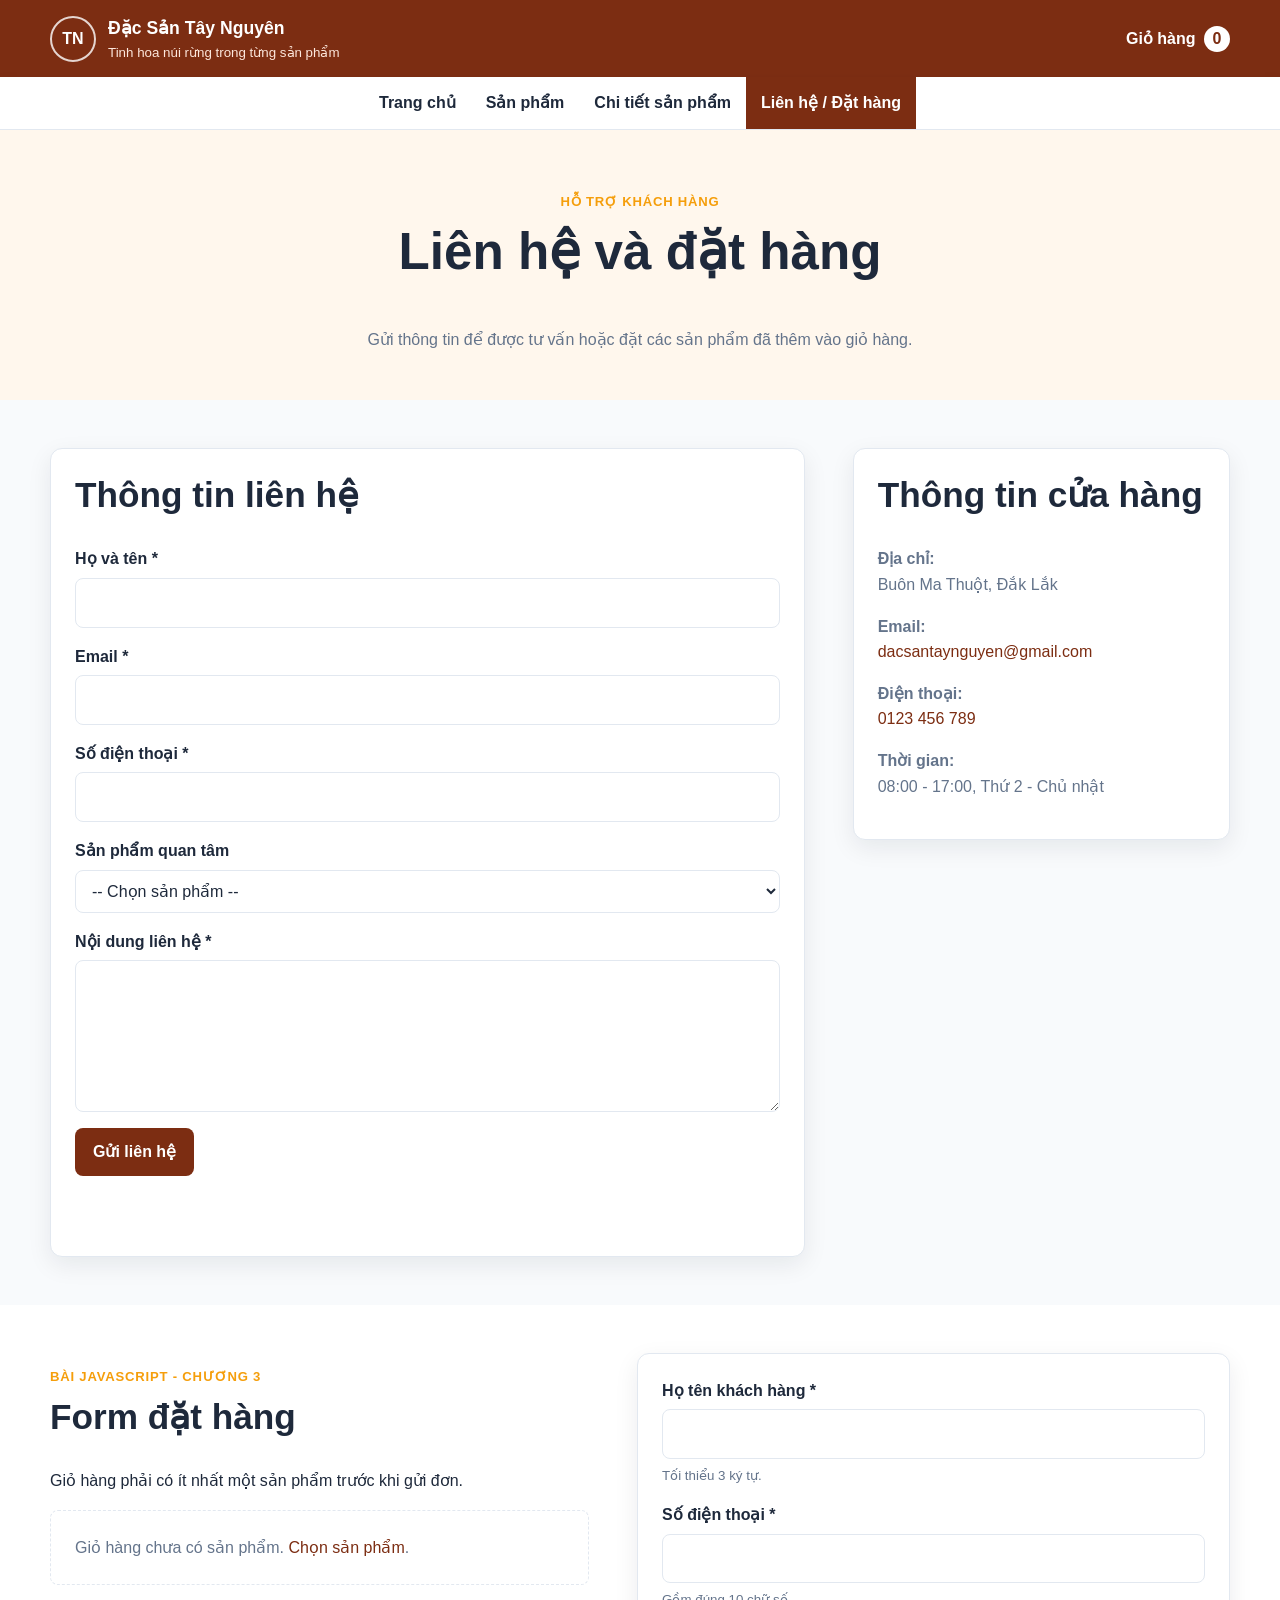
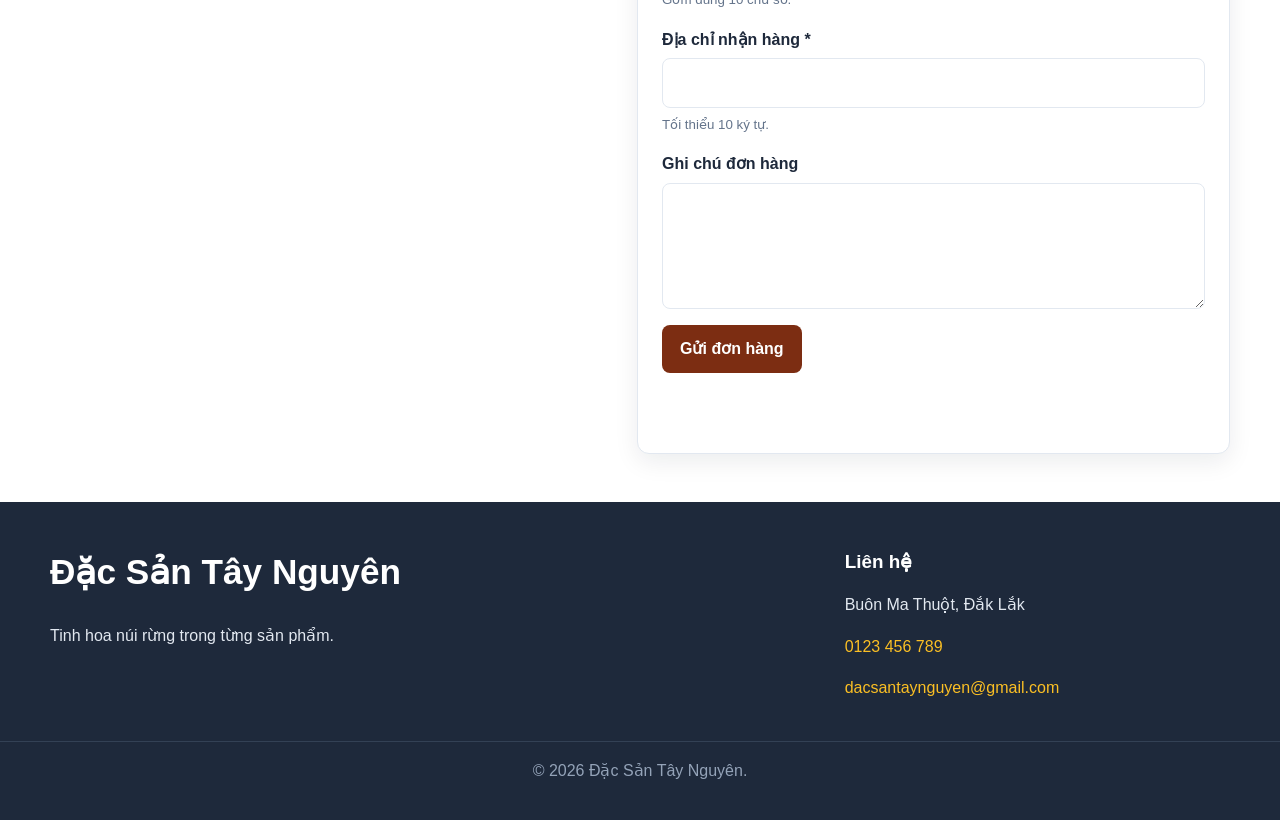
==== contact.html @ 28901345 "Hoan thien chuong 2 va chuong 3" ====
<!DOCTYPE html>
<html lang="vi">
<head>
  <meta charset="UTF-8">
  <meta name="viewport" content="width=device-width, initial-scale=1.0">
  <title>Liên hệ và đặt hàng - Đặc Sản Tây Nguyên</title>
  <meta name="description" content="Liên hệ, yêu cầu tư vấn và gửi đơn đặt hàng đặc sản Tây Nguyên.">
  <link rel="stylesheet" href="css/style.css">
</head>
<body>
<header class="site-header"><div class="container header-content"><a class="brand" href="index.html"><span class="brand-mark" aria-hidden="true">TN</span><span><strong>Đặc Sản Tây Nguyên</strong><small>Tinh hoa núi rừng trong từng sản phẩm</small></span></a><a class="cart-link" href="#order-form">Giỏ hàng <span id="cart-count" class="cart-count">0</span></a></div></header>
<nav class="main-nav" aria-label="Điều hướng chính"><div class="container"><ul><li><a href="index.html">Trang chủ</a></li><li><a href="products.html">Sản phẩm</a></li><li><a href="product-detail.html?id=1">Chi tiết sản phẩm</a></li><li><a href="contact.html" aria-current="page">Liên hệ / Đặt hàng</a></li></ul></div></nav>
<main>
  <section class="section contact-heading"><div class="container"><p class="eyebrow">Hỗ trợ khách hàng</p><h1>Liên hệ và đặt hàng</h1><p>Gửi thông tin để được tư vấn hoặc đặt các sản phẩm đã thêm vào giỏ hàng.</p></div></section>
  <section class="section"><div class="container contact-layout">
    <div class="contact-form">
      <h2>Thông tin liên hệ</h2>
      <form id="contact-form" novalidate>
        <div class="form-group"><label for="contact-name">Họ và tên *</label><input id="contact-name" name="contact-name" type="text" required></div>
        <div class="form-group"><label for="contact-email">Email *</label><input id="contact-email" name="contact-email" type="email" required></div>
        <div class="form-group"><label for="contact-phone">Số điện thoại *</label><input id="contact-phone" name="contact-phone" type="tel" required></div>
        <div class="form-group"><label for="contact-product">Sản phẩm quan tâm</label><select id="contact-product" name="contact-product"><option value="">-- Chọn sản phẩm --</option><option>Cà phê Buôn Ma Thuột</option><option>Hạt mắc ca Tây Nguyên</option><option>Hạt tiêu Đắk Nông</option><option>Mật ong hoa cà phê</option><option>Bơ sáp Đắk Lắk</option><option>Sầu riêng Đắk Lắk</option><option>Muối kiến vàng Gia Lai</option><option>Rượu cần Tây Nguyên</option></select></div>
        <div class="form-group"><label for="contact-message">Nội dung liên hệ *</label><textarea id="contact-message" name="contact-message" rows="5" required></textarea></div>
        <button class="btn" type="submit">Gửi liên hệ</button><p id="contact-message-result" class="form-message" aria-live="polite"></p>
      </form>
    </div>
    <aside class="contact-info"><h2>Thông tin cửa hàng</h2><p><strong>Địa chỉ:</strong><br>Buôn Ma Thuột, Đắk Lắk</p><p><strong>Email:</strong><br><a href="mailto:dacsantaynguyen@gmail.com">dacsantaynguyen@gmail.com</a></p><p><strong>Điện thoại:</strong><br><a href="tel:0123456789">0123 456 789</a></p><p><strong>Thời gian:</strong><br>08:00 - 17:00, Thứ 2 - Chủ nhật</p></aside>
  </div></section>

  <section class="section order-section" aria-labelledby="order-title"><div class="container order-layout">
    <div><p class="eyebrow">Bài JavaScript - Chương 3</p><h2 id="order-title">Form đặt hàng</h2><p>Giỏ hàng phải có ít nhất một sản phẩm trước khi gửi đơn.</p><div id="cart-summary" class="cart-summary"></div></div>
    <form id="order-form" class="order-form" novalidate>
      <div class="form-group"><label for="customer-name">Họ tên khách hàng *</label><input type="text" id="customer-name" name="customer-name" required><small>Tối thiểu 3 ký tự.</small></div>
      <div class="form-group"><label for="phone">Số điện thoại *</label><input type="tel" id="phone" name="phone" inputmode="numeric" required><small>Gồm đúng 10 chữ số.</small></div>
      <div class="form-group"><label for="address">Địa chỉ nhận hàng *</label><input type="text" id="address" name="address" required><small>Tối thiểu 10 ký tự.</small></div>
      <div class="form-group"><label for="note">Ghi chú đơn hàng</label><textarea id="note" name="note" rows="4"></textarea></div>
      <button class="btn" type="submit">Gửi đơn hàng</button>
      <p id="order-message" class="form-message" aria-live="polite"></p>
    </form>
  </div></section>
</main>
<footer class="site-footer"><div class="container footer-grid"><div><h2>Đặc Sản Tây Nguyên</h2><p>Tinh hoa núi rừng trong từng sản phẩm.</p></div><div><h3>Liên hệ</h3><p>Buôn Ma Thuột, Đắk Lắk</p><p><a href="tel:0123456789">0123 456 789</a></p><p><a href="mailto:dacsantaynguyen@gmail.com">dacsantaynguyen@gmail.com</a></p></div></div><p class="copyright">&copy; 2026 Đặc Sản Tây Nguyên.</p></footer>
<script src="js/main.js"></script>
</body>
</html>
---- css/style.css ----
:root {
  --color-primary: #7c2d12;
  --color-secondary: #16a34a;
  --color-background: #f8fafc;
  --color-surface: #ffffff;
  --color-text: #1e293b;
  --color-muted: #64748b;
  --color-border: #e2e8f0;
  --radius-md: 8px;
  --radius-lg: 12px;
  --space-sm: 8px;
  --space-md: 16px;
  --space-lg: 24px;
  --space-xl: 48px;
  --shadow: 0 8px 24px rgba(15, 23, 42, .08);
}
*,*::before,*::after{box-sizing:border-box}
html{scroll-behavior:smooth}
body{margin:0;font-family:Arial,Helvetica,sans-serif;background:var(--color-background);color:var(--color-text);line-height:1.6}
img{display:block;max-width:100%;height:auto}
a{color:var(--color-primary);text-decoration:none}a:hover{text-decoration:underline}
a:focus-visible,button:focus-visible,input:focus-visible,select:focus-visible,textarea:focus-visible{outline:3px solid #f59e0b;outline-offset:3px}
h1,h2,h3{line-height:1.25;margin-top:0}h1{font-size:clamp(2rem,6vw,3.2rem)}h2{font-size:clamp(1.55rem,4vw,2.2rem)}h3{font-size:1.18rem}
.container{width:min(100% - 32px,1180px);margin-inline:auto}.section{padding:var(--space-xl) 0}.section-description{max-width:720px;margin:0 auto var(--space-lg);text-align:center;color:var(--color-muted)}
.site-header{background:var(--color-primary);color:#fff;padding:14px 0}.header-content{display:flex;align-items:center;justify-content:space-between;gap:var(--space-md)}.brand{display:flex;align-items:center;gap:12px;color:#fff}.brand:hover{text-decoration:none}.brand-mark{display:grid;place-items:center;width:46px;height:46px;border:2px solid rgba(255,255,255,.8);border-radius:50%;font-weight:800}.brand strong{display:block;font-size:1.1rem}.brand small{display:block;color:#fde7dc}.cart-link{white-space:nowrap;color:#fff;font-weight:700}.cart-count{display:inline-grid;place-items:center;min-width:26px;height:26px;padding:0 7px;margin-left:4px;border-radius:999px;background:#fff;color:var(--color-primary)}
.main-nav{background:#fff;border-bottom:1px solid var(--color-border);box-shadow:0 2px 10px rgba(15,23,42,.05)}.main-nav ul{list-style:none;margin:0;padding:0;display:flex;flex-direction:column}.main-nav a{display:block;padding:13px 15px;text-align:center;color:var(--color-text);font-weight:700;transition:background-color .2s ease,color .2s ease}.main-nav a:hover,.main-nav a[aria-current="page"]{background:var(--color-primary);color:#fff;text-decoration:none}
.hero{min-height:480px;display:flex;align-items:center;background:linear-gradient(rgba(15,23,42,.58),rgba(15,23,42,.58)),url("../images/cau-chuyen-tay-nguyen.jpg") center/cover no-repeat;color:#fff}.hero-content{max-width:760px;text-align:center;padding:var(--space-xl) 0;animation:heroFade .7s ease-out}.hero h1{color:#fff;margin-bottom:var(--space-md)}.hero p{font-size:1.08rem}.eyebrow{margin-bottom:8px;color:#f59e0b;font-weight:800;text-transform:uppercase;letter-spacing:.06em;font-size:.82rem}
.btn,button{display:inline-flex;align-items:center;justify-content:center;border:0;border-radius:var(--radius-md);padding:11px 18px;background:var(--color-primary);color:#fff;font:inherit;font-weight:700;cursor:pointer;transition:background-color .2s ease,transform .2s ease,box-shadow .2s ease}.btn:hover,button:hover{background:#5f210d;color:#fff;text-decoration:none;transform:translateY(-2px);box-shadow:0 8px 16px rgba(0,0,0,.14)}.btn-secondary{background:var(--color-secondary)}.btn-secondary:hover{background:#15803d}.btn-small{padding:9px 12px;font-size:.92rem}button:disabled{opacity:.55;cursor:not-allowed;transform:none}
.categories,.story{background:#fff}.category-grid,.product-grid,.commitment-list{display:grid;grid-template-columns:1fr;gap:var(--space-lg)}.category-card,.product-card,.commitment-list article,.contact-form,.contact-info,.order-form{background:var(--color-surface);border:1px solid var(--color-border);border-radius:var(--radius-lg);box-shadow:var(--shadow)}.category-card,.product-card{overflow:hidden;transition:transform .22s ease,box-shadow .22s ease,border-color .22s ease}.category-card:hover,.category-card:focus-visible,.product-card:hover,.product-card:focus-within{transform:translateY(-5px);box-shadow:0 14px 30px rgba(15,23,42,.14);border-color:#cbd5e1;text-decoration:none}.category-card img{width:100%;height:210px;object-fit:cover}.category-content{padding:var(--space-lg)}.category-content h3{color:var(--color-primary);margin-bottom:8px}.category-content p{margin:0;color:var(--color-muted)}
.featured-products{background:var(--color-background)}.featured-products h2,.categories h2,.commitment h2{text-align:center}.product-card{display:flex;flex-direction:column}.product-card img{width:100%;height:220px;object-fit:cover}.product-content{display:flex;flex-direction:column;flex:1;padding:var(--space-lg)}.product-content h3{margin:10px 0 6px}.product-content p{color:var(--color-muted)}.product-content .price{color:var(--color-primary);font-size:1.2rem;font-weight:800}.badge{display:inline-block;width:fit-content;padding:4px 9px;border-radius:999px;background:#dcfce7;color:#166534;font-size:.8rem;font-weight:800}.stock{font-size:.92rem}.card-actions{display:flex;flex-wrap:wrap;align-items:center;gap:10px;margin-top:auto}.text-link{font-weight:700}
.story-layout{display:grid;grid-template-columns:1fr;gap:var(--space-xl);align-items:center}.story-layout img{width:100%;height:340px;object-fit:cover;border-radius:var(--radius-lg)}.commitment{background:#fff7ed}.commitment-list article{padding:var(--space-lg);text-align:center}.commitment-list p{margin-bottom:0;color:var(--color-muted)}
.page-heading{margin-bottom:var(--space-lg)}.page-heading h1{margin-bottom:8px}.page-heading p:last-child{color:var(--color-muted);max-width:760px}.products-layout{display:grid;grid-template-columns:1fr;gap:var(--space-lg)}.filters{background:#fff;border:1px solid var(--color-border);border-radius:var(--radius-lg);padding:var(--space-lg);height:fit-content;box-shadow:var(--shadow)}.filters h2{font-size:1.25rem}.empty-message{padding:var(--space-lg);border:1px dashed var(--color-border);border-radius:var(--radius-md);background:#fff;color:var(--color-muted)}
.form-group{display:flex;flex-direction:column;gap:6px;margin-bottom:var(--space-md)}label{font-weight:700}.form-group small{color:var(--color-muted)}input,select,textarea{width:100%;padding:11px 12px;border:1px solid var(--color-border);border-radius:var(--radius-md);background:#fff;color:var(--color-text);font:inherit;transition:border-color .2s ease,box-shadow .2s ease}input:focus,select:focus,textarea:focus{border-color:var(--color-secondary);box-shadow:0 0 0 3px rgba(22,163,74,.14)}textarea{resize:vertical}.form-message{min-height:1.5em;font-weight:700}.form-message.error{color:#b91c1c}.form-message.success{color:#15803d}
.detail-layout{display:grid;grid-template-columns:1fr;gap:var(--space-xl);align-items:start}.detail-image img{width:100%;max-height:540px;object-fit:cover;border-radius:var(--radius-lg);box-shadow:var(--shadow)}.detail-info{background:#fff;border:1px solid var(--color-border);border-radius:var(--radius-lg);padding:var(--space-lg);box-shadow:var(--shadow)}.detail-info h1{font-size:clamp(2rem,5vw,3rem);margin:10px 0}.detail-description{color:var(--color-muted)}.detail-price{font-size:1.55rem}.product-specs{margin:var(--space-lg) 0}.product-specs div{display:grid;grid-template-columns:120px 1fr;gap:12px;padding:10px 0;border-bottom:1px solid var(--color-border)}.product-specs dt{font-weight:800}.product-specs dd{margin:0}.action-group{display:flex;flex-wrap:wrap;gap:10px}.related-section{padding-top:var(--space-xl)}
.contact-heading{text-align:center;background:#fff7ed}.contact-heading p:last-child{max-width:700px;margin:0 auto;color:var(--color-muted)}.contact-layout,.order-layout{display:grid;grid-template-columns:1fr;gap:var(--space-xl);align-items:start}.contact-form,.contact-info,.order-form{padding:var(--space-lg)}.contact-info p{color:var(--color-muted)}.order-section{background:#fff}.cart-summary ul{list-style:none;margin:0;padding:0}.cart-summary li{display:flex;justify-content:space-between;gap:12px;padding:10px 0;border-bottom:1px solid var(--color-border)}.cart-total{font-size:1.1rem;text-align:right}
.site-footer{background:#1e293b;color:#e2e8f0;padding:var(--space-xl) 0 20px}.site-footer h2,.site-footer h3{color:#fff}.site-footer a{color:#fbbf24}.footer-grid{display:grid;grid-template-columns:1fr;gap:var(--space-lg)}.copyright{text-align:center;margin-top:var(--space-lg);padding-top:var(--space-md);border-top:1px solid #334155;color:#94a3b8}.toast{position:fixed;right:18px;bottom:18px;max-width:min(360px,calc(100% - 36px));padding:12px 16px;border-radius:var(--radius-md);background:#1e293b;color:#fff;box-shadow:var(--shadow);opacity:0;transform:translateY(12px);pointer-events:none;transition:opacity .2s ease,transform .2s ease}.toast.show{opacity:1;transform:translateY(0)}.visually-hidden{position:absolute!important;width:1px!important;height:1px!important;padding:0!important;margin:-1px!important;overflow:hidden!important;clip:rect(0,0,0,0)!important;white-space:nowrap!important;border:0!important}
@keyframes heroFade{from{opacity:0;transform:translateY(18px)}to{opacity:1;transform:translateY(0)}}
@media (min-width:600px){.main-nav ul{flex-direction:row;justify-content:center}.category-grid,.product-grid{grid-template-columns:repeat(2,1fr)}.commitment-list{grid-template-columns:repeat(3,1fr)}.footer-grid{grid-template-columns:2fr 1fr}}
@media (min-width:900px){.category-grid{grid-template-columns:repeat(4,1fr)}.featured-grid{grid-template-columns:repeat(3,1fr)}.product-grid{grid-template-columns:repeat(3,1fr)}.products-layout{grid-template-columns:260px 1fr;gap:var(--space-xl)}.detail-layout{grid-template-columns:1.05fr .95fr}.story-layout{grid-template-columns:1fr 1fr}.contact-layout{grid-template-columns:2fr 1fr}.order-layout{grid-template-columns:1fr 1.1fr}.related-grid{grid-template-columns:repeat(3,1fr)}}
@media (prefers-reduced-motion:reduce){html{scroll-behavior:auto}*,*::before,*::after{animation-duration:.01ms!important;animation-iteration-count:1!important;transition-duration:.01ms!important}}
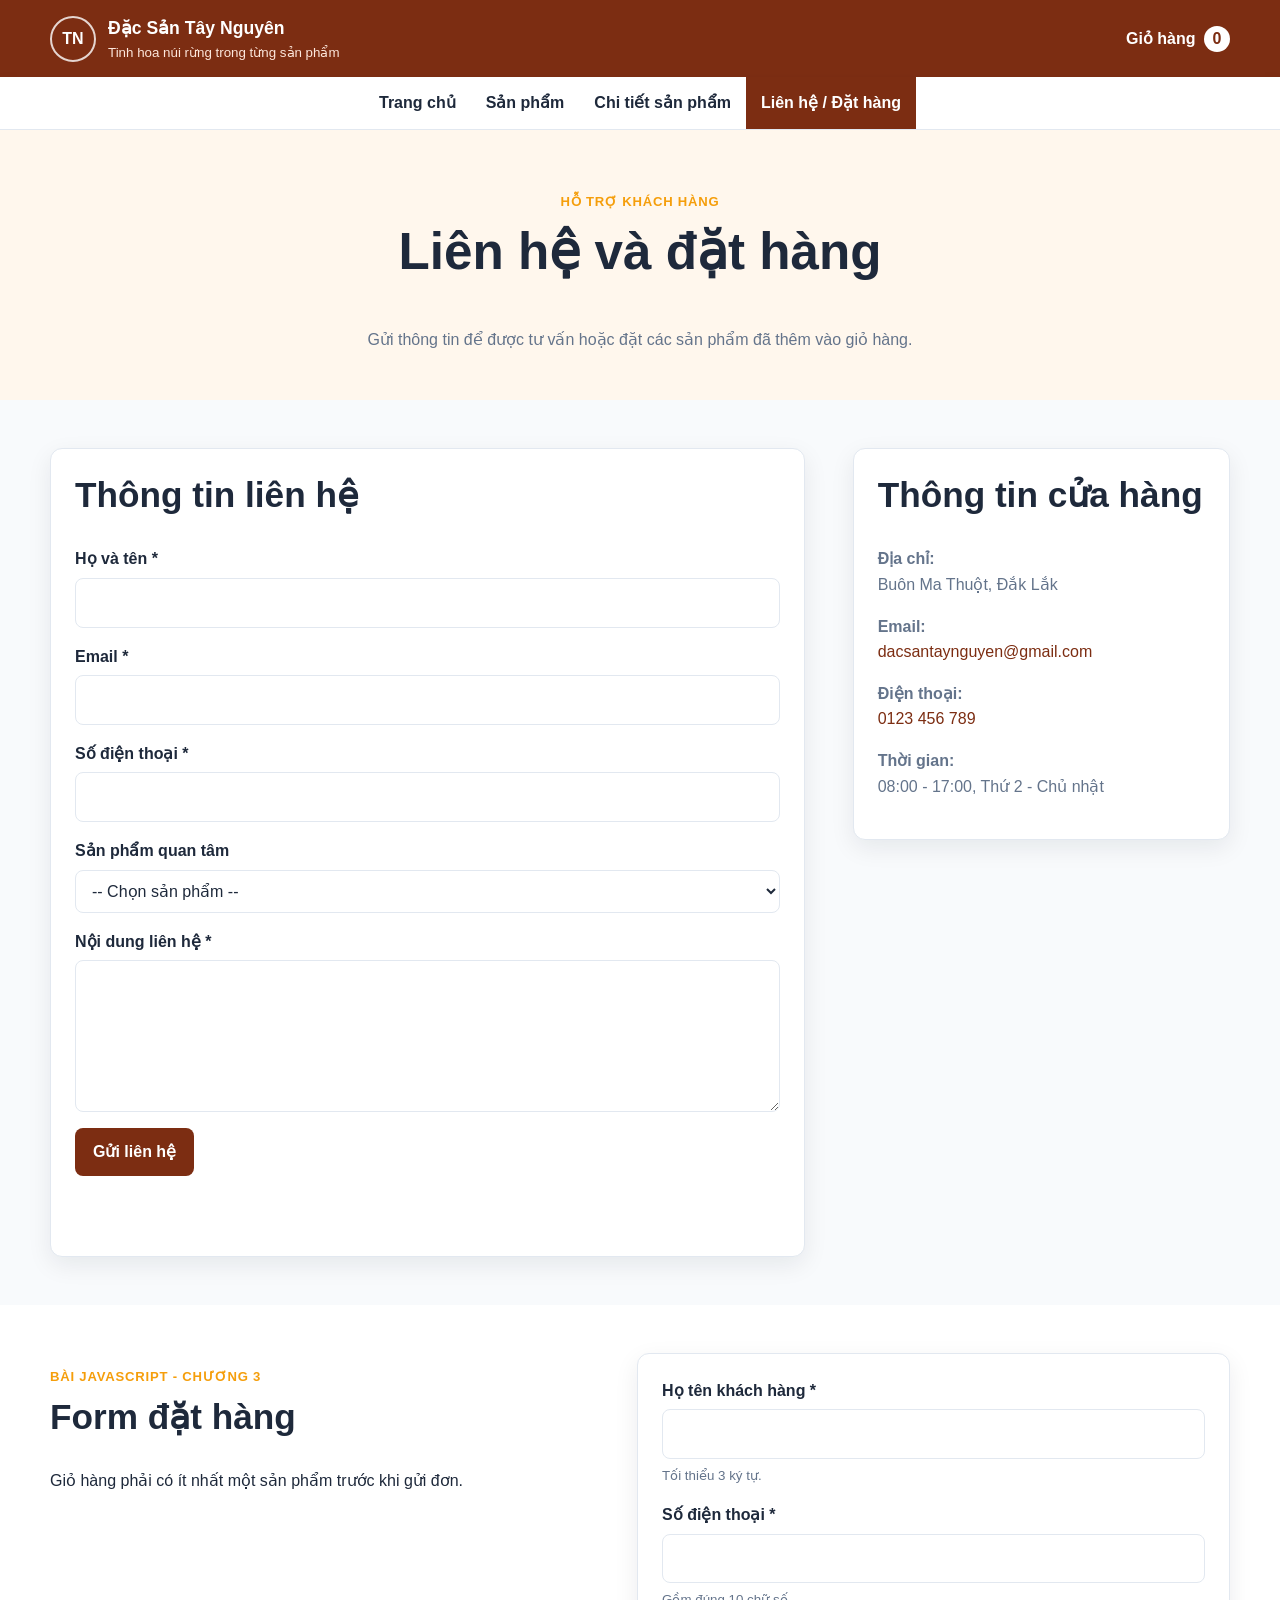
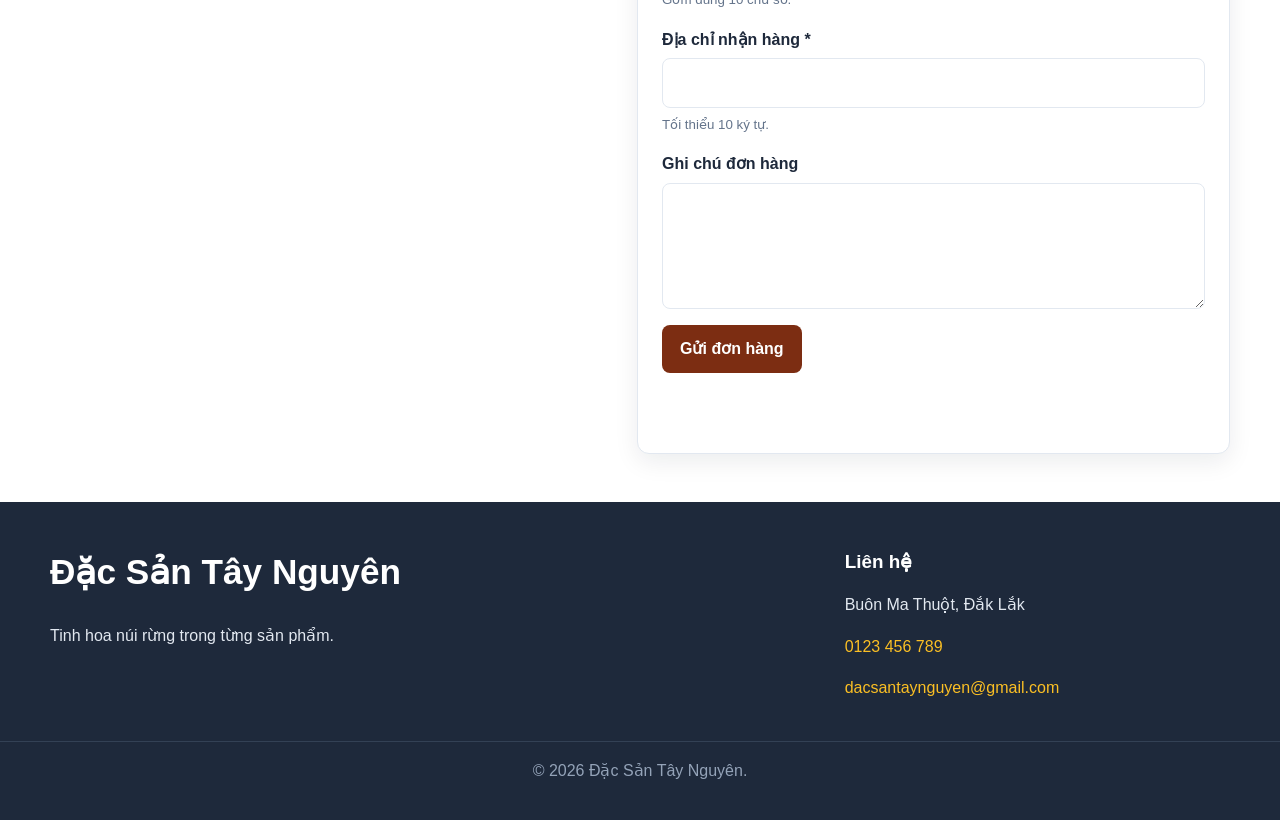
==== commit c902ca84: "fix trình bày" ====
--- a/contact.html
+++ b/contact.html
@@ -5,41 +5,201 @@
   <meta name="viewport" content="width=device-width, initial-scale=1.0">
   <title>Liên hệ và đặt hàng - Đặc Sản Tây Nguyên</title>
   <meta name="description" content="Liên hệ, yêu cầu tư vấn và gửi đơn đặt hàng đặc sản Tây Nguyên.">
+  
+  <!-- Tập tin CSS chính -->
   <link rel="stylesheet" href="css/style.css">
 </head>
+
 <body>
-<header class="site-header"><div class="container header-content"><a class="brand" href="index.html"><span class="brand-mark" aria-hidden="true">TN</span><span><strong>Đặc Sản Tây Nguyên</strong><small>Tinh hoa núi rừng trong từng sản phẩm</small></span></a><a class="cart-link" href="#order-form">Giỏ hàng <span id="cart-count" class="cart-count">0</span></a></div></header>
-<nav class="main-nav" aria-label="Điều hướng chính"><div class="container"><ul><li><a href="index.html">Trang chủ</a></li><li><a href="products.html">Sản phẩm</a></li><li><a href="product-detail.html?id=1">Chi tiết sản phẩm</a></li><li><a href="contact.html" aria-current="page">Liên hệ / Đặt hàng</a></li></ul></div></nav>
-<main>
-  <section class="section contact-heading"><div class="container"><p class="eyebrow">Hỗ trợ khách hàng</p><h1>Liên hệ và đặt hàng</h1><p>Gửi thông tin để được tư vấn hoặc đặt các sản phẩm đã thêm vào giỏ hàng.</p></div></section>
-  <section class="section"><div class="container contact-layout">
-    <div class="contact-form">
-      <h2>Thông tin liên hệ</h2>
-      <form id="contact-form" novalidate>
-        <div class="form-group"><label for="contact-name">Họ và tên *</label><input id="contact-name" name="contact-name" type="text" required></div>
-        <div class="form-group"><label for="contact-email">Email *</label><input id="contact-email" name="contact-email" type="email" required></div>
-        <div class="form-group"><label for="contact-phone">Số điện thoại *</label><input id="contact-phone" name="contact-phone" type="tel" required></div>
-        <div class="form-group"><label for="contact-product">Sản phẩm quan tâm</label><select id="contact-product" name="contact-product"><option value="">-- Chọn sản phẩm --</option><option>Cà phê Buôn Ma Thuột</option><option>Hạt mắc ca Tây Nguyên</option><option>Hạt tiêu Đắk Nông</option><option>Mật ong hoa cà phê</option><option>Bơ sáp Đắk Lắk</option><option>Sầu riêng Đắk Lắk</option><option>Muối kiến vàng Gia Lai</option><option>Rượu cần Tây Nguyên</option></select></div>
-        <div class="form-group"><label for="contact-message">Nội dung liên hệ *</label><textarea id="contact-message" name="contact-message" rows="5" required></textarea></div>
-        <button class="btn" type="submit">Gửi liên hệ</button><p id="contact-message-result" class="form-message" aria-live="polite"></p>
-      </form>
+
+  <!-- ========================================================================
+       1. ĐẦU TRANG (HEADER)
+       ======================================================================== -->
+  <header class="site-header">
+    <div class="container header-content">
+      <!-- Logo & Tên thương hiệu -->
+      <a class="brand" href="index.html">
+        <span class="brand-mark" aria-hidden="true">TN</span>
+        <span>
+          <strong>Đặc Sản Tây Nguyên</strong>
+          <small>Tinh hoa núi rừng trong từng sản phẩm</small>
+        </span>
+      </a>
+
+      <!-- Giỏ hàng nhanh -->
+      <a class="cart-link" href="#order-form">
+        Giỏ hàng <span id="cart-count" class="cart-count">0</span>
+      </a>
     </div>
-    <aside class="contact-info"><h2>Thông tin cửa hàng</h2><p><strong>Địa chỉ:</strong><br>Buôn Ma Thuột, Đắk Lắk</p><p><strong>Email:</strong><br><a href="mailto:dacsantaynguyen@gmail.com">dacsantaynguyen@gmail.com</a></p><p><strong>Điện thoại:</strong><br><a href="tel:0123456789">0123 456 789</a></p><p><strong>Thời gian:</strong><br>08:00 - 17:00, Thứ 2 - Chủ nhật</p></aside>
-  </div></section>
-
-  <section class="section order-section" aria-labelledby="order-title"><div class="container order-layout">
-    <div><p class="eyebrow">Bài JavaScript - Chương 3</p><h2 id="order-title">Form đặt hàng</h2><p>Giỏ hàng phải có ít nhất một sản phẩm trước khi gửi đơn.</p><div id="cart-summary" class="cart-summary"></div></div>
-    <form id="order-form" class="order-form" novalidate>
-      <div class="form-group"><label for="customer-name">Họ tên khách hàng *</label><input type="text" id="customer-name" name="customer-name" required><small>Tối thiểu 3 ký tự.</small></div>
-      <div class="form-group"><label for="phone">Số điện thoại *</label><input type="tel" id="phone" name="phone" inputmode="numeric" required><small>Gồm đúng 10 chữ số.</small></div>
-      <div class="form-group"><label for="address">Địa chỉ nhận hàng *</label><input type="text" id="address" name="address" required><small>Tối thiểu 10 ký tự.</small></div>
-      <div class="form-group"><label for="note">Ghi chú đơn hàng</label><textarea id="note" name="note" rows="4"></textarea></div>
-      <button class="btn" type="submit">Gửi đơn hàng</button>
-      <p id="order-message" class="form-message" aria-live="polite"></p>
-    </form>
-  </div></section>
-</main>
-<footer class="site-footer"><div class="container footer-grid"><div><h2>Đặc Sản Tây Nguyên</h2><p>Tinh hoa núi rừng trong từng sản phẩm.</p></div><div><h3>Liên hệ</h3><p>Buôn Ma Thuột, Đắk Lắk</p><p><a href="tel:0123456789">0123 456 789</a></p><p><a href="mailto:dacsantaynguyen@gmail.com">dacsantaynguyen@gmail.com</a></p></div></div><p class="copyright">&copy; 2026 Đặc Sản Tây Nguyên.</p></footer>
-<script src="js/main.js"></script>
+  </header>
+
+  <!-- ========================================================================
+       2. THANH ĐIỀU HƯỚNG CHÍNH (NAVIGATION)
+       ======================================================================== -->
+  <nav class="main-nav" aria-label="Điều hướng chính">
+    <div class="container">
+      <ul>
+        <li><a href="index.html">Trang chủ</a></li>
+        <li><a href="products.html">Sản phẩm</a></li>
+        <li><a href="product-detail.html?id=1">Chi tiết sản phẩm</a></li>
+        <li><a href="contact.html" aria-current="page">Liên hệ / Đặt hàng</a></li>
+      </ul>
+    </div>
+  </nav>
+
+  <!-- ========================================================================
+       3. NỘI DUNG CHÍNH (MAIN CONTENT)
+       ======================================================================== -->
+  <main>
+    <!-- Tiêu đề đầu trang -->
+    <section class="section contact-heading">
+      <div class="container">
+        <p class="eyebrow">Hỗ trợ khách hàng</p>
+        <h1>Liên hệ và đặt hàng</h1>
+        <p>Gửi thông tin để được tư vấn hoặc đặt các sản phẩm đã thêm vào giỏ hàng.</p>
+      </div>
+    </section>
+
+    <!-- Khu vực: Biểu mẫu liên hệ & Thông tin cửa hàng -->
+    <section class="section">
+      <div class="container contact-layout">
+        
+        <!-- Cột trái: Form gửi liên hệ / tư vấn -->
+        <div class="contact-form">
+          <h2>Thông tin liên hệ</h2>
+          <form id="contact-form" novalidate>
+            <div class="form-group">
+              <label for="contact-name">Họ và tên *</label>
+              <input id="contact-name" name="contact-name" type="text" required>
+            </div>
+
+            <div class="form-group">
+              <label for="contact-email">Email *</label>
+              <input id="contact-email" name="contact-email" type="email" required>
+            </div>
+
+            <div class="form-group">
+              <label for="contact-phone">Số điện thoại *</label>
+              <input id="contact-phone" name="contact-phone" type="tel" required>
+            </div>
+
+            <div class="form-group">
+              <label for="contact-product">Sản phẩm quan tâm</label>
+              <select id="contact-product" name="contact-product">
+                <option value="">-- Chọn sản phẩm --</option>
+                <option>Cà phê Buôn Ma Thuột</option>
+                <option>Hạt mắc ca Tây Nguyên</option>
+                <option>Hạt tiêu Đắk Nông</option>
+                <option>Mật ong hoa cà phê</option>
+                <option>Bơ sáp Đắk Lắk</option>
+                <option>Sầu riêng Đắk Lắk</option>
+                <option>Muối kiến vàng Gia Lai</option>
+                <option>Rượu cần Tây Nguyên</option>
+              </select>
+            </div>
+
+            <div class="form-group">
+              <label for="contact-message">Nội dung liên hệ *</label>
+              <textarea id="contact-message" name="contact-message" rows="5" required></textarea>
+            </div>
+
+            <button class="btn" type="submit">Gửi liên hệ</button>
+            <p id="contact-message-result" class="form-message" aria-live="polite"></p>
+          </form>
+        </div>
+
+        <!-- Cột phải: Thông tin liên hệ trực tiếp của cửa hàng -->
+        <aside class="contact-info">
+          <h2>Thông tin cửa hàng</h2>
+          <p>
+            <strong>Địa chỉ:</strong><br>
+            Buôn Ma Thuột, Đắk Lắk
+          </p>
+          <p>
+            <strong>Email:</strong><br>
+            <a href="mailto:dacsantaynguyen@gmail.com">dacsantaynguyen@gmail.com</a>
+          </p>
+          <p>
+            <strong>Điện thoại:</strong><br>
+            <a href="tel:0123456789">0123 456 789</a>
+          </p>
+          <p>
+            <strong>Thời gian:</strong><br>
+            08:00 - 17:00, Thứ 2 - Chủ nhật
+          </p>
+        </aside>
+
+      </div>
+    </section>
+
+    <!-- Khu vực: Tóm tắt giỏ hàng & Form đặt hàng -->
+    <section class="section order-section" aria-labelledby="order-title">
+      <div class="container order-layout">
+        
+        <!-- Cột trái: Tóm tắt giỏ hàng (JavaScript sẽ render vào đây) -->
+        <div>
+          <p class="eyebrow">Bài JavaScript - Chương 3</p>
+          <h2 id="order-title">Form đặt hàng</h2>
+          <p>Giỏ hàng phải có ít nhất một sản phẩm trước khi gửi đơn.</p>
+          <div id="cart-summary" class="cart-summary"></div>
+        </div>
+
+        <!-- Cột phải: Form nhập thông tin nhận hàng -->
+        <form id="order-form" class="order-form" novalidate>
+          <div class="form-group">
+            <label for="customer-name">Họ tên khách hàng *</label>
+            <input type="text" id="customer-name" name="customer-name" required>
+            <small>Tối thiểu 3 ký tự.</small>
+          </div>
+
+          <div class="form-group">
+            <label for="phone">Số điện thoại *</label>
+            <input type="tel" id="phone" name="phone" inputmode="numeric" required>
+            <small>Gồm đúng 10 chữ số.</small>
+          </div>
+
+          <div class="form-group">
+            <label for="address">Địa chỉ nhận hàng *</label>
+            <input type="text" id="address" name="address" required>
+            <small>Tối thiểu 10 ký tự.</small>
+          </div>
+
+          <div class="form-group">
+            <label for="note">Ghi chú đơn hàng</label>
+            <textarea id="note" name="note" rows="4"></textarea>
+          </div>
+
+          <button class="btn" type="submit">Gửi đơn hàng</button>
+          <p id="order-message" class="form-message" aria-live="polite"></p>
+        </form>
+
+      </div>
+    </section>
+  </main>
+
+  <!-- ========================================================================
+       4. CHÂN TRANG (FOOTER)
+       ======================================================================== -->
+  <footer class="site-footer">
+    <div class="container footer-grid">
+      <div>
+        <h2>Đặc Sản Tây Nguyên</h2>
+        <p>Tinh hoa núi rừng trong từng sản phẩm.</p>
+      </div>
+
+      <div>
+        <h3>Liên hệ</h3>
+        <p>Buôn Ma Thuột, Đắk Lắk</p>
+        <p><a href="tel:0123456789">0123 456 789</a></p>
+        <p><a href="mailto:dacsantaynguyen@gmail.com">dacsantaynguyen@gmail.com</a></p>
+      </div>
+    </div>
+    <p class="copyright">&copy; 2026 Đặc Sản Tây Nguyên.</p>
+  </footer>
+
+  <!-- ========================================================================
+       5. SCRIPTS
+       ======================================================================== -->
+  <script src="js/main.js"></script>
 </body>
-</html>
+</html>
--- a/css/style.css
+++ b/css/style.css
@@ -1,40 +1,838 @@
+/* ==========================================================================
+   1. KHỞI TẠO BIẾN TOÀN CỤC (CSS VARIABLES)
+   ========================================================================== */
 :root {
-  --color-primary: #7c2d12;
-  --color-secondary: #16a34a;
-  --color-background: #f8fafc;
-  --color-surface: #ffffff;
-  --color-text: #1e293b;
-  --color-muted: #64748b;
-  --color-border: #e2e8f0;
-  --radius-md: 8px;
-  --radius-lg: 12px;
+  /* Bảng màu chủ đạo */
+  --color-primary: #7c2d12;     /* Màu chính (nâu đất/cà phê) */
+  --color-secondary: #16a34a;   /* Màu phụ (xanh lá cây) */
+  --color-background: #f8fafc;  /* Màu nền trang */
+  --color-surface: #ffffff;     /* Màu nền thẻ/khối nội dung */
+  --color-text: #1e293b;        /* Màu chữ chính */
+  --color-muted: #64748b;       /* Màu chữ phụ/mờ */
+  --color-border: #e2e8f0;      /* Màu đường viền */
+
+  /* Bo góc */
+  --radius-md: 8px;             /* Bo góc vừa */
+  --radius-lg: 12px;            /* Bo góc lớn */
+
+  /* Khoảng cách (Spacing) */
   --space-sm: 8px;
   --space-md: 16px;
   --space-lg: 24px;
   --space-xl: 48px;
-  --shadow: 0 8px 24px rgba(15, 23, 42, .08);
-}
-*,*::before,*::after{box-sizing:border-box}
-html{scroll-behavior:smooth}
-body{margin:0;font-family:Arial,Helvetica,sans-serif;background:var(--color-background);color:var(--color-text);line-height:1.6}
-img{display:block;max-width:100%;height:auto}
-a{color:var(--color-primary);text-decoration:none}a:hover{text-decoration:underline}
-a:focus-visible,button:focus-visible,input:focus-visible,select:focus-visible,textarea:focus-visible{outline:3px solid #f59e0b;outline-offset:3px}
-h1,h2,h3{line-height:1.25;margin-top:0}h1{font-size:clamp(2rem,6vw,3.2rem)}h2{font-size:clamp(1.55rem,4vw,2.2rem)}h3{font-size:1.18rem}
-.container{width:min(100% - 32px,1180px);margin-inline:auto}.section{padding:var(--space-xl) 0}.section-description{max-width:720px;margin:0 auto var(--space-lg);text-align:center;color:var(--color-muted)}
-.site-header{background:var(--color-primary);color:#fff;padding:14px 0}.header-content{display:flex;align-items:center;justify-content:space-between;gap:var(--space-md)}.brand{display:flex;align-items:center;gap:12px;color:#fff}.brand:hover{text-decoration:none}.brand-mark{display:grid;place-items:center;width:46px;height:46px;border:2px solid rgba(255,255,255,.8);border-radius:50%;font-weight:800}.brand strong{display:block;font-size:1.1rem}.brand small{display:block;color:#fde7dc}.cart-link{white-space:nowrap;color:#fff;font-weight:700}.cart-count{display:inline-grid;place-items:center;min-width:26px;height:26px;padding:0 7px;margin-left:4px;border-radius:999px;background:#fff;color:var(--color-primary)}
-.main-nav{background:#fff;border-bottom:1px solid var(--color-border);box-shadow:0 2px 10px rgba(15,23,42,.05)}.main-nav ul{list-style:none;margin:0;padding:0;display:flex;flex-direction:column}.main-nav a{display:block;padding:13px 15px;text-align:center;color:var(--color-text);font-weight:700;transition:background-color .2s ease,color .2s ease}.main-nav a:hover,.main-nav a[aria-current="page"]{background:var(--color-primary);color:#fff;text-decoration:none}
-.hero{min-height:480px;display:flex;align-items:center;background:linear-gradient(rgba(15,23,42,.58),rgba(15,23,42,.58)),url("../images/cau-chuyen-tay-nguyen.jpg") center/cover no-repeat;color:#fff}.hero-content{max-width:760px;text-align:center;padding:var(--space-xl) 0;animation:heroFade .7s ease-out}.hero h1{color:#fff;margin-bottom:var(--space-md)}.hero p{font-size:1.08rem}.eyebrow{margin-bottom:8px;color:#f59e0b;font-weight:800;text-transform:uppercase;letter-spacing:.06em;font-size:.82rem}
-.btn,button{display:inline-flex;align-items:center;justify-content:center;border:0;border-radius:var(--radius-md);padding:11px 18px;background:var(--color-primary);color:#fff;font:inherit;font-weight:700;cursor:pointer;transition:background-color .2s ease,transform .2s ease,box-shadow .2s ease}.btn:hover,button:hover{background:#5f210d;color:#fff;text-decoration:none;transform:translateY(-2px);box-shadow:0 8px 16px rgba(0,0,0,.14)}.btn-secondary{background:var(--color-secondary)}.btn-secondary:hover{background:#15803d}.btn-small{padding:9px 12px;font-size:.92rem}button:disabled{opacity:.55;cursor:not-allowed;transform:none}
-.categories,.story{background:#fff}.category-grid,.product-grid,.commitment-list{display:grid;grid-template-columns:1fr;gap:var(--space-lg)}.category-card,.product-card,.commitment-list article,.contact-form,.contact-info,.order-form{background:var(--color-surface);border:1px solid var(--color-border);border-radius:var(--radius-lg);box-shadow:var(--shadow)}.category-card,.product-card{overflow:hidden;transition:transform .22s ease,box-shadow .22s ease,border-color .22s ease}.category-card:hover,.category-card:focus-visible,.product-card:hover,.product-card:focus-within{transform:translateY(-5px);box-shadow:0 14px 30px rgba(15,23,42,.14);border-color:#cbd5e1;text-decoration:none}.category-card img{width:100%;height:210px;object-fit:cover}.category-content{padding:var(--space-lg)}.category-content h3{color:var(--color-primary);margin-bottom:8px}.category-content p{margin:0;color:var(--color-muted)}
-.featured-products{background:var(--color-background)}.featured-products h2,.categories h2,.commitment h2{text-align:center}.product-card{display:flex;flex-direction:column}.product-card img{width:100%;height:220px;object-fit:cover}.product-content{display:flex;flex-direction:column;flex:1;padding:var(--space-lg)}.product-content h3{margin:10px 0 6px}.product-content p{color:var(--color-muted)}.product-content .price{color:var(--color-primary);font-size:1.2rem;font-weight:800}.badge{display:inline-block;width:fit-content;padding:4px 9px;border-radius:999px;background:#dcfce7;color:#166534;font-size:.8rem;font-weight:800}.stock{font-size:.92rem}.card-actions{display:flex;flex-wrap:wrap;align-items:center;gap:10px;margin-top:auto}.text-link{font-weight:700}
-.story-layout{display:grid;grid-template-columns:1fr;gap:var(--space-xl);align-items:center}.story-layout img{width:100%;height:340px;object-fit:cover;border-radius:var(--radius-lg)}.commitment{background:#fff7ed}.commitment-list article{padding:var(--space-lg);text-align:center}.commitment-list p{margin-bottom:0;color:var(--color-muted)}
-.page-heading{margin-bottom:var(--space-lg)}.page-heading h1{margin-bottom:8px}.page-heading p:last-child{color:var(--color-muted);max-width:760px}.products-layout{display:grid;grid-template-columns:1fr;gap:var(--space-lg)}.filters{background:#fff;border:1px solid var(--color-border);border-radius:var(--radius-lg);padding:var(--space-lg);height:fit-content;box-shadow:var(--shadow)}.filters h2{font-size:1.25rem}.empty-message{padding:var(--space-lg);border:1px dashed var(--color-border);border-radius:var(--radius-md);background:#fff;color:var(--color-muted)}
-.form-group{display:flex;flex-direction:column;gap:6px;margin-bottom:var(--space-md)}label{font-weight:700}.form-group small{color:var(--color-muted)}input,select,textarea{width:100%;padding:11px 12px;border:1px solid var(--color-border);border-radius:var(--radius-md);background:#fff;color:var(--color-text);font:inherit;transition:border-color .2s ease,box-shadow .2s ease}input:focus,select:focus,textarea:focus{border-color:var(--color-secondary);box-shadow:0 0 0 3px rgba(22,163,74,.14)}textarea{resize:vertical}.form-message{min-height:1.5em;font-weight:700}.form-message.error{color:#b91c1c}.form-message.success{color:#15803d}
-.detail-layout{display:grid;grid-template-columns:1fr;gap:var(--space-xl);align-items:start}.detail-image img{width:100%;max-height:540px;object-fit:cover;border-radius:var(--radius-lg);box-shadow:var(--shadow)}.detail-info{background:#fff;border:1px solid var(--color-border);border-radius:var(--radius-lg);padding:var(--space-lg);box-shadow:var(--shadow)}.detail-info h1{font-size:clamp(2rem,5vw,3rem);margin:10px 0}.detail-description{color:var(--color-muted)}.detail-price{font-size:1.55rem}.product-specs{margin:var(--space-lg) 0}.product-specs div{display:grid;grid-template-columns:120px 1fr;gap:12px;padding:10px 0;border-bottom:1px solid var(--color-border)}.product-specs dt{font-weight:800}.product-specs dd{margin:0}.action-group{display:flex;flex-wrap:wrap;gap:10px}.related-section{padding-top:var(--space-xl)}
-.contact-heading{text-align:center;background:#fff7ed}.contact-heading p:last-child{max-width:700px;margin:0 auto;color:var(--color-muted)}.contact-layout,.order-layout{display:grid;grid-template-columns:1fr;gap:var(--space-xl);align-items:start}.contact-form,.contact-info,.order-form{padding:var(--space-lg)}.contact-info p{color:var(--color-muted)}.order-section{background:#fff}.cart-summary ul{list-style:none;margin:0;padding:0}.cart-summary li{display:flex;justify-content:space-between;gap:12px;padding:10px 0;border-bottom:1px solid var(--color-border)}.cart-total{font-size:1.1rem;text-align:right}
-.site-footer{background:#1e293b;color:#e2e8f0;padding:var(--space-xl) 0 20px}.site-footer h2,.site-footer h3{color:#fff}.site-footer a{color:#fbbf24}.footer-grid{display:grid;grid-template-columns:1fr;gap:var(--space-lg)}.copyright{text-align:center;margin-top:var(--space-lg);padding-top:var(--space-md);border-top:1px solid #334155;color:#94a3b8}.toast{position:fixed;right:18px;bottom:18px;max-width:min(360px,calc(100% - 36px));padding:12px 16px;border-radius:var(--radius-md);background:#1e293b;color:#fff;box-shadow:var(--shadow);opacity:0;transform:translateY(12px);pointer-events:none;transition:opacity .2s ease,transform .2s ease}.toast.show{opacity:1;transform:translateY(0)}.visually-hidden{position:absolute!important;width:1px!important;height:1px!important;padding:0!important;margin:-1px!important;overflow:hidden!important;clip:rect(0,0,0,0)!important;white-space:nowrap!important;border:0!important}
-@keyframes heroFade{from{opacity:0;transform:translateY(18px)}to{opacity:1;transform:translateY(0)}}
-@media (min-width:600px){.main-nav ul{flex-direction:row;justify-content:center}.category-grid,.product-grid{grid-template-columns:repeat(2,1fr)}.commitment-list{grid-template-columns:repeat(3,1fr)}.footer-grid{grid-template-columns:2fr 1fr}}
-@media (min-width:900px){.category-grid{grid-template-columns:repeat(4,1fr)}.featured-grid{grid-template-columns:repeat(3,1fr)}.product-grid{grid-template-columns:repeat(3,1fr)}.products-layout{grid-template-columns:260px 1fr;gap:var(--space-xl)}.detail-layout{grid-template-columns:1.05fr .95fr}.story-layout{grid-template-columns:1fr 1fr}.contact-layout{grid-template-columns:2fr 1fr}.order-layout{grid-template-columns:1fr 1.1fr}.related-grid{grid-template-columns:repeat(3,1fr)}}
-@media (prefers-reduced-motion:reduce){html{scroll-behavior:auto}*,*::before,*::after{animation-duration:.01ms!important;animation-iteration-count:1!important;transition-duration:.01ms!important}}
+
+  /* Hiệu ứng đổ bóng */
+  --shadow: 0 8px 24px rgba(15, 23, 42, 0.08);
+}
+
+/* ==========================================================================
+   2. THIẾT LẬP CƠ BẢN & RESET CSS
+   ========================================================================== */
+*,
+*::before,
+*::after {
+  box-sizing: border-box;
+}
+
+html {
+  scroll-behavior: smooth; /* Cuộn trang mượt mà */
+}
+
+body {
+  margin: 0;
+  font-family: Arial, Helvetica, sans-serif;
+  background: var(--color-background);
+  color: var(--color-text);
+  line-height: 1.6;
+}
+
+img {
+  display: block;
+  max-width: 100%;
+  height: auto;
+}
+
+/* Liên kết */
+a {
+  color: var(--color-primary);
+  text-decoration: none;
+}
+
+a:hover {
+  text-decoration: underline;
+}
+
+/* Trạng thái focus cho trợ năng (Accessibility) */
+a:focus-visible,
+button:focus-visible,
+input:focus-visible,
+select:focus-visible,
+textarea:focus-visible {
+  outline: 3px solid #f59e0b;
+  outline-offset: 3px;
+}
+
+/* Tiêu đề */
+h1,
+h2,
+h3 {
+  line-height: 1.25;
+  margin-top: 0;
+}
+
+h1 {
+  font-size: clamp(2rem, 6vw, 3.2rem);
+}
+
+h2 {
+  font-size: clamp(1.55rem, 4vw, 2.2rem);
+}
+
+h3 {
+  font-size: 1.18rem;
+}
+
+/* ==========================================================================
+   3. BỐ CỤC CHUNG & TIỆN ÍCH DÙNG LẠI (UTILITIES)
+   ========================================================================== */
+.container {
+  width: min(100% - 32px, 1180px);
+  margin-inline: auto;
+}
+
+.section {
+  padding: var(--space-xl) 0;
+}
+
+.section-description {
+  max-width: 720px;
+  margin: 0 auto var(--space-lg);
+  text-align: center;
+  color: var(--color-muted);
+}
+
+/* Ẩn phần tử nhưng vẫn đọc được bởi trình đọc màn hình */
+.visually-hidden {
+  position: absolute !important;
+  width: 1px !important;
+  height: 1px !important;
+  padding: 0 !important;
+  margin: -1px !important;
+  overflow: hidden !important;
+  clip: rect(0, 0, 0, 0) !important;
+  white-space: nowrap !important;
+  border: 0 !important;
+}
+
+/* Huy hiệu (Badge) */
+.badge {
+  display: inline-block;
+  width: fit-content;
+  padding: 4px 9px;
+  border-radius: 999px;
+  background: #dcfce7;
+  color: #166534;
+  font-size: 0.8rem;
+  font-weight: 800;
+}
+
+.stock {
+  font-size: 0.92rem;
+}
+
+.text-link {
+  font-weight: 700;
+}
+
+/* ==========================================================================
+   4. NÚT BẤM (BUTTONS)
+   ========================================================================== */
+.btn,
+button {
+  display: inline-flex;
+  align-items: center;
+  justify-content: center;
+  border: 0;
+  border-radius: var(--radius-md);
+  padding: 11px 18px;
+  background: var(--color-primary);
+  color: #fff;
+  font: inherit;
+  font-weight: 700;
+  cursor: pointer;
+  transition: background-color 0.2s ease, transform 0.2s ease, box-shadow 0.2s ease;
+}
+
+.btn:hover,
+button:hover {
+  background: #5f210d;
+  color: #fff;
+  text-decoration: none;
+  transform: translateY(-2px);
+  box-shadow: 0 8px 16px rgba(0, 0, 0, 0.14);
+}
+
+.btn-secondary {
+  background: var(--color-secondary);
+}
+
+.btn-secondary:hover {
+  background: #15803d;
+}
+
+.btn-small {
+  padding: 9px 12px;
+  font-size: 0.92rem;
+}
+
+button:disabled {
+  opacity: 0.55;
+  cursor: not-allowed;
+  transform: none;
+}
+
+/* ==========================================================================
+   5. ĐẦU TRANG & THANH ĐIỀU HƯỚNG (HEADER & NAVIGATION)
+   ========================================================================== */
+.site-header {
+  background: var(--color-primary);
+  color: #fff;
+  padding: 14px 0;
+}
+
+.header-content {
+  display: flex;
+  align-items: center;
+  justify-content: space-between;
+  gap: var(--space-md);
+}
+
+/* Logo & Tên thương hiệu */
+.brand {
+  display: flex;
+  align-items: center;
+  gap: 12px;
+  color: #fff;
+}
+
+.brand:hover {
+  text-decoration: none;
+}
+
+.brand-mark {
+  display: grid;
+  place-items: center;
+  width: 46px;
+  height: 46px;
+  border: 2px solid rgba(255, 255, 255, 0.8);
+  border-radius: 50%;
+  font-weight: 800;
+}
+
+.brand strong {
+  display: block;
+  font-size: 1.1rem;
+}
+
+.brand small {
+  display: block;
+  color: #fde7dc;
+}
+
+/* Giỏ hàng */
+.cart-link {
+  white-space: nowrap;
+  color: #fff;
+  font-weight: 700;
+}
+
+.cart-count {
+  display: inline-grid;
+  place-items: center;
+  min-width: 26px;
+  height: 26px;
+  padding: 0 7px;
+  margin-left: 4px;
+  border-radius: 999px;
+  background: #fff;
+  color: var(--color-primary);
+}
+
+/* Menu điều hướng chính */
+.main-nav {
+  background: #fff;
+  border-bottom: 1px solid var(--color-border);
+  box-shadow: 0 2px 10px rgba(15, 23, 42, 0.05);
+}
+
+.main-nav ul {
+  list-style: none;
+  margin: 0;
+  padding: 0;
+  display: flex;
+  flex-direction: column;
+}
+
+.main-nav a {
+  display: block;
+  padding: 13px 15px;
+  text-align: center;
+  color: var(--color-text);
+  font-weight: 700;
+  transition: background-color 0.2s ease, color 0.2s ease;
+}
+
+.main-nav a:hover,
+.main-nav a[aria-current="page"] {
+  background: var(--color-primary);
+  color: #fff;
+  text-decoration: none;
+}
+
+/* ==========================================================================
+   6. KHỐI BANNER CHÍNH (HERO SECTION)
+   ========================================================================== */
+.hero {
+  min-height: 480px;
+  display: flex;
+  align-items: center;
+  background: linear-gradient(rgba(15, 23, 42, 0.58), rgba(15, 23, 42, 0.58)),
+              url("../images/cau-chuyen-tay-nguyen.jpg") center/cover no-repeat;
+  color: #fff;
+}
+
+.hero-content {
+  max-width: 760px;
+  text-align: center;
+  padding: var(--space-xl) 0;
+  animation: heroFade 0.7s ease-out;
+}
+
+.hero h1 {
+  color: #fff;
+  margin-bottom: var(--space-md);
+}
+
+.hero p {
+  font-size: 1.08rem;
+}
+
+/* Dòng chữ nhỏ trên tiêu đề chính */
+.eyebrow {
+  margin-bottom: 8px;
+  color: #f59e0b;
+  font-weight: 800;
+  text-transform: uppercase;
+  letter-spacing: 0.06em;
+  font-size: 0.82rem;
+}
+
+/* ==========================================================================
+   7. KHỐI DANH MỤC, SẢN PHẨM & CAM KẾT
+   ========================================================================== */
+.categories,
+.story {
+  background: #fff;
+}
+
+.featured-products {
+  background: var(--color-background);
+}
+
+.featured-products h2,
+.categories h2,
+.commitment h2 {
+  text-align: center;
+}
+
+/* Lưới hiển thị danh sách */
+.category-grid,
+.product-grid,
+.commitment-list {
+  display: grid;
+  grid-template-columns: 1fr;
+  gap: var(--space-lg);
+}
+
+/* Khung viền chung cho các loại thẻ (Card) */
+.category-card,
+.product-card,
+.commitment-list article,
+.contact-form,
+.contact-info,
+.order-form {
+  background: var(--color-surface);
+  border: 1px solid var(--color-border);
+  border-radius: var(--radius-lg);
+  box-shadow: var(--shadow);
+}
+
+.category-card,
+.product-card {
+  overflow: hidden;
+  transition: transform 0.22s ease, box-shadow 0.22s ease, border-color 0.22s ease;
+}
+
+.category-card:hover,
+.category-card:focus-visible,
+.product-card:hover,
+.product-card:focus-within {
+  transform: translateY(-5px);
+  box-shadow: 0 14px 30px rgba(15, 23, 42, 0.14);
+  border-color: #cbd5e1;
+  text-decoration: none;
+}
+
+/* Thẻ danh mục */
+.category-card img {
+  width: 100%;
+  height: 210px;
+  object-fit: cover;
+}
+
+.category-content {
+  padding: var(--space-lg);
+}
+
+.category-content h3 {
+  color: var(--color-primary);
+  margin-bottom: 8px;
+}
+
+.category-content p {
+  margin: 0;
+  color: var(--color-muted);
+}
+
+/* Thẻ sản phẩm */
+.product-card {
+  display: flex;
+  flex-direction: column;
+}
+
+.product-card img {
+  width: 100%;
+  height: 220px;
+  object-fit: cover;
+}
+
+.product-content {
+  display: flex;
+  flex-direction: column;
+  flex: 1;
+  padding: var(--space-lg);
+}
+
+.product-content h3 {
+  margin: 10px 0 6px;
+}
+
+.product-content p {
+  color: var(--color-muted);
+}
+
+.product-content .price {
+  color: var(--color-primary);
+  font-size: 1.2rem;
+  font-weight: 800;
+}
+
+.card-actions {
+  display: flex;
+  flex-wrap: wrap;
+  align-items: center;
+  gap: 10px;
+  margin-top: auto;
+}
+
+/* Câu chuyện & Cam kết */
+.story-layout {
+  display: grid;
+  grid-template-columns: 1fr;
+  gap: var(--space-xl);
+  align-items: center;
+}
+
+.story-layout img {
+  width: 100%;
+  height: 340px;
+  object-fit: cover;
+  border-radius: var(--radius-lg);
+}
+
+.commitment {
+  background: #fff7ed;
+}
+
+.commitment-list article {
+  padding: var(--space-lg);
+  text-align: center;
+}
+
+.commitment-list p {
+  margin-bottom: 0;
+  color: var(--color-muted);
+}
+
+/* ==========================================================================
+   8. TRANG DANH SÁCH SẢN PHẨM & BỘ LỌC
+   ========================================================================== */
+.page-heading {
+  margin-bottom: var(--space-lg);
+}
+
+.page-heading h1 {
+  margin-bottom: 8px;
+}
+
+.page-heading p:last-child {
+  color: var(--color-muted);
+  max-width: 760px;
+}
+
+.products-layout {
+  display: grid;
+  grid-template-columns: 1fr;
+  gap: var(--space-lg);
+}
+
+.filters {
+  background: #fff;
+  border: 1px solid var(--color-border);
+  border-radius: var(--radius-lg);
+  padding: var(--space-lg);
+  height: fit-content;
+  box-shadow: var(--shadow);
+}
+
+.filters h2 {
+  font-size: 1.25rem;
+}
+
+.empty-message {
+  padding: var(--space-lg);
+  border: 1px dashed var(--color-border);
+  border-radius: var(--radius-md);
+  background: #fff;
+  color: var(--color-muted);
+}
+
+/* ==========================================================================
+   9. TRANG CHI TIẾT SẢN PHẨM
+   ========================================================================== */
+.detail-layout {
+  display: grid;
+  grid-template-columns: 1fr;
+  gap: var(--space-xl);
+  align-items: start;
+}
+
+.detail-image img {
+  width: 100%;
+  max-height: 540px;
+  object-fit: cover;
+  border-radius: var(--radius-lg);
+  box-shadow: var(--shadow);
+}
+
+.detail-info {
+  background: #fff;
+  border: 1px solid var(--color-border);
+  border-radius: var(--radius-lg);
+  padding: var(--space-lg);
+  box-shadow: var(--shadow);
+}
+
+.detail-info h1 {
+  font-size: clamp(2rem, 5vw, 3rem);
+  margin: 10px 0;
+}
+
+.detail-description {
+  color: var(--color-muted);
+}
+
+.detail-price {
+  font-size: 1.55rem;
+}
+
+/* Bảng thông số kỹ thuật sản phẩm */
+.product-specs {
+  margin: var(--space-lg) 0;
+}
+
+.product-specs div {
+  display: grid;
+  grid-template-columns: 120px 1fr;
+  gap: 12px;
+  padding: 10px 0;
+  border-bottom: 1px solid var(--color-border);
+}
+
+.product-specs dt {
+  font-weight: 800;
+}
+
+.product-specs dd {
+  margin: 0;
+}
+
+.action-group {
+  display: flex;
+  flex-wrap: wrap;
+  gap: 10px;
+}
+
+.related-section {
+  padding-top: var(--space-xl);
+}
+
+/* ==========================================================================
+   10. BIỂU MẪU (FORM), LIÊN HỆ & ĐẶT HÀNG
+   ========================================================================== */
+.form-group {
+  display: flex;
+  flex-direction: column;
+  gap: 6px;
+  margin-bottom: var(--space-md);
+}
+
+label {
+  font-weight: 700;
+}
+
+.form-group small {
+  color: var(--color-muted);
+}
+
+/* Ô nhập liệu */
+input,
+select,
+textarea {
+  width: 100%;
+  padding: 11px 12px;
+  border: 1px solid var(--color-border);
+  border-radius: var(--radius-md);
+  background: #fff;
+  color: var(--color-text);
+  font: inherit;
+  transition: border-color 0.2s ease, box-shadow 0.2s ease;
+}
+
+input:focus,
+select:focus,
+textarea:focus {
+  border-color: var(--color-secondary);
+  box-shadow: 0 0 0 3px rgba(22, 163, 74, 0.14);
+}
+
+textarea {
+  resize: vertical;
+}
+
+/* Thông báo trạng thái biểu mẫu */
+.form-message {
+  min-height: 1.5em;
+  font-weight: 700;
+}
+
+.form-message.error {
+  color: #b91c1c;
+}
+
+.form-message.success {
+  color: #15803d;
+}
+
+/* Trang liên hệ */
+.contact-heading {
+  text-align: center;
+  background: #fff7ed;
+}
+
+.contact-heading p:last-child {
+  max-width: 700px;
+  margin: 0 auto;
+  color: var(--color-muted);
+}
+
+.contact-layout,
+.order-layout {
+  display: grid;
+  grid-template-columns: 1fr;
+  gap: var(--space-xl);
+  align-items: start;
+}
+
+.contact-form,
+.contact-info,
+.order-form {
+  padding: var(--space-lg);
+}
+
+.contact-info p {
+  color: var(--color-muted);
+}
+
+/* Trang đặt hàng & Tóm tắt giỏ hàng */
+.order-section {
+  background: #fff;
+}
+
+.cart-summary ul {
+  list-style: none;
+  margin: 0;
+  padding: 0;
+}
+
+.cart-summary li {
+  display: flex;
+  justify-content: space-between;
+  gap: 12px;
+  padding: 10px 0;
+  border-bottom: 1px solid var(--color-border);
+}
+
+.cart-total {
+  font-size: 1.1rem;
+  text-align: right;
+}
+
+/* ==========================================================================
+   11. CHÂN TRANG (FOOTER) & THÔNG BÁO TOAST
+   ========================================================================== */
+.site-footer {
+  background: #1e293b;
+  color: #e2e8f0;
+  padding: var(--space-xl) 0 20px;
+}
+
+.site-footer h2,
+.site-footer h3 {
+  color: #fff;
+}
+
+.site-footer a {
+  color: #fbbf24;
+}
+
+.footer-grid {
+  display: grid;
+  grid-template-columns: 1fr;
+  gap: var(--space-lg);
+}
+
+.copyright {
+  text-align: center;
+  margin-top: var(--space-lg);
+  padding-top: var(--space-md);
+  border-top: 1px solid #334155;
+  color: #94a3b8;
+}
+
+/* Hộp thông báo nổi (Toast Notification) */
+.toast {
+  position: fixed;
+  right: 18px;
+  bottom: 18px;
+  max-width: min(360px, calc(100% - 36px));
+  padding: 12px 16px;
+  border-radius: var(--radius-md);
+  background: #1e293b;
+  color: #fff;
+  box-shadow: var(--shadow);
+  opacity: 0;
+  transform: translateY(12px);
+  pointer-events: none;
+  transition: opacity 0.2s ease, transform 0.2s ease;
+}
+
+.toast.show {
+  opacity: 1;
+  transform: translateY(0);
+}
+
+/* ==========================================================================
+   12. HIỆU ỨNG ĐỘNG & RESPONSIVE (MEDIA QUERIES)
+   ========================================================================== */
+/* Hiệu ứng trồi lên cho Hero */
+@keyframes heroFade {
+  from {
+    opacity: 0;
+    transform: translateY(18px);
+  }
+  to {
+    opacity: 1;
+    transform: translateY(0);
+  }
+}
+
+/* Giao diện máy tính bảng (Tablet - Màn hình từ 600px trở lên) */
+@media (min-width: 600px) {
+  .main-nav ul {
+    flex-direction: row;
+    justify-content: center;
+  }
+
+  .category-grid,
+  .product-grid {
+    grid-template-columns: repeat(2, 1fr);
+  }
+
+  .commitment-list {
+    grid-template-columns: repeat(3, 1fr);
+  }
+
+  .footer-grid {
+    grid-template-columns: 2fr 1fr;
+  }
+}
+
+/* Giao diện máy tính để bàn (Desktop - Màn hình từ 900px trở lên) */
+@media (min-width: 900px) {
+  .category-grid {
+    grid-template-columns: repeat(4, 1fr);
+  }
+
+  .featured-grid,
+  .product-grid,
+  .related-grid {
+    grid-template-columns: repeat(3, 1fr);
+  }
+
+  .products-layout {
+    grid-template-columns: 260px 1fr;
+    gap: var(--space-xl);
+  }
+
+  .detail-layout {
+    grid-template-columns: 1.05fr 0.95fr;
+  }
+
+  .story-layout {
+    grid-template-columns: 1fr 1fr;
+  }
+
+  .contact-layout {
+    grid-template-columns: 2fr 1fr;
+  }
+
+  .order-layout {
+    grid-template-columns: 1fr 1.1fr;
+  }
+}
+
+/* Hỗ trợ chế độ giảm chuyển động cho người dùng nhạy cảm thị giác */
+@media (prefers-reduced-motion: reduce) {
+  html {
+    scroll-behavior: auto;
+  }
+
+  *,
+  *::before,
+  *::after {
+    animation-duration: 0.01ms !important;
+    animation-iteration-count: 1 !important;
+    transition-duration: 0.01ms !important;
+  }
+}
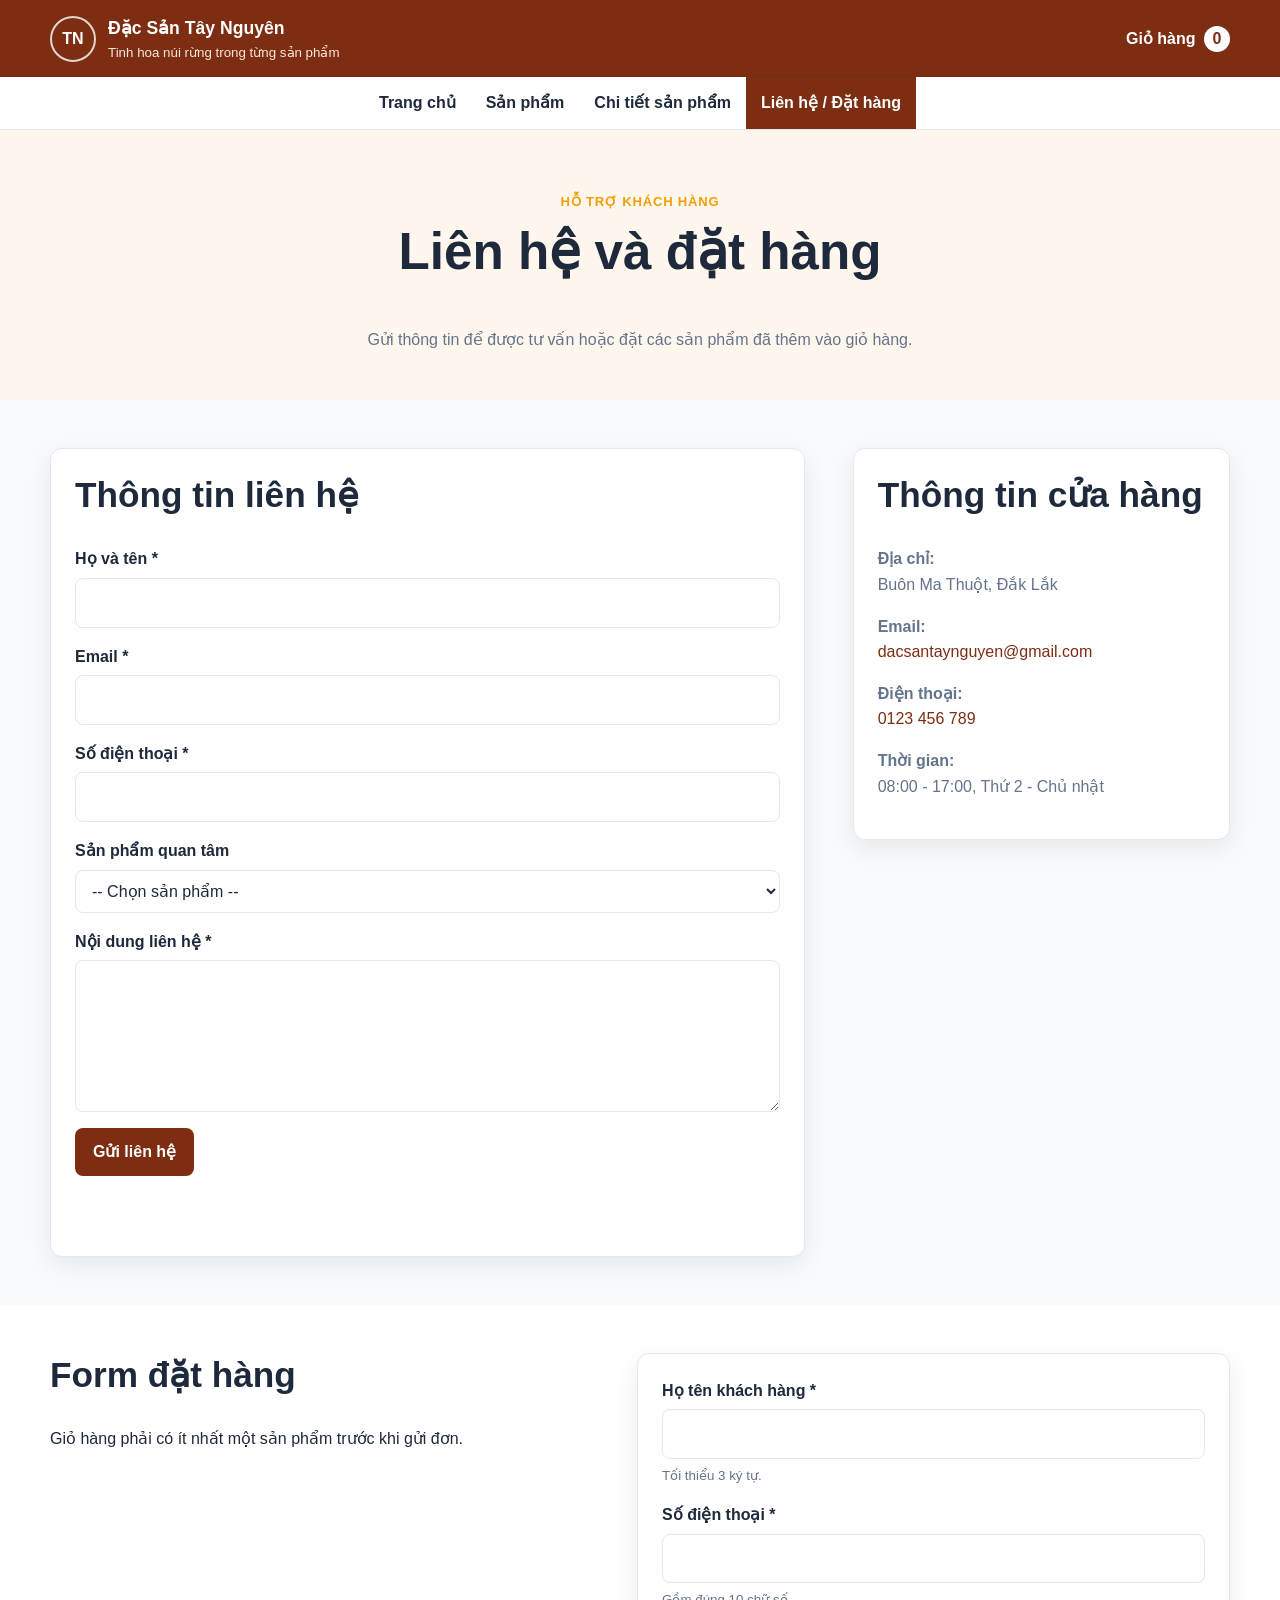
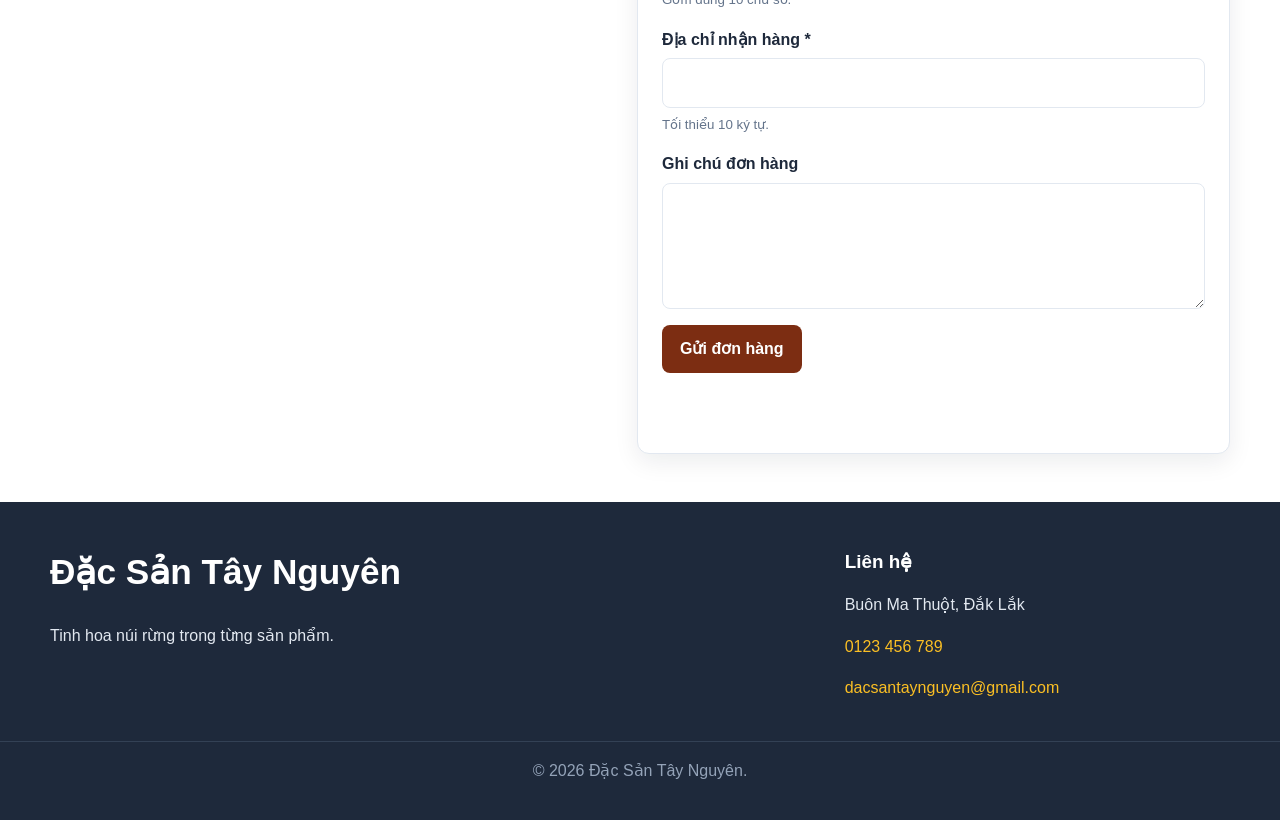
==== commit e5fcfcee: "xóa dòng thừa" ====
--- a/contact.html
+++ b/contact.html
@@ -138,7 +138,6 @@
         
         <!-- Cột trái: Tóm tắt giỏ hàng (JavaScript sẽ render vào đây) -->
         <div>
-          <p class="eyebrow">Bài JavaScript - Chương 3</p>
           <h2 id="order-title">Form đặt hàng</h2>
           <p>Giỏ hàng phải có ít nhất một sản phẩm trước khi gửi đơn.</p>
           <div id="cart-summary" class="cart-summary"></div>
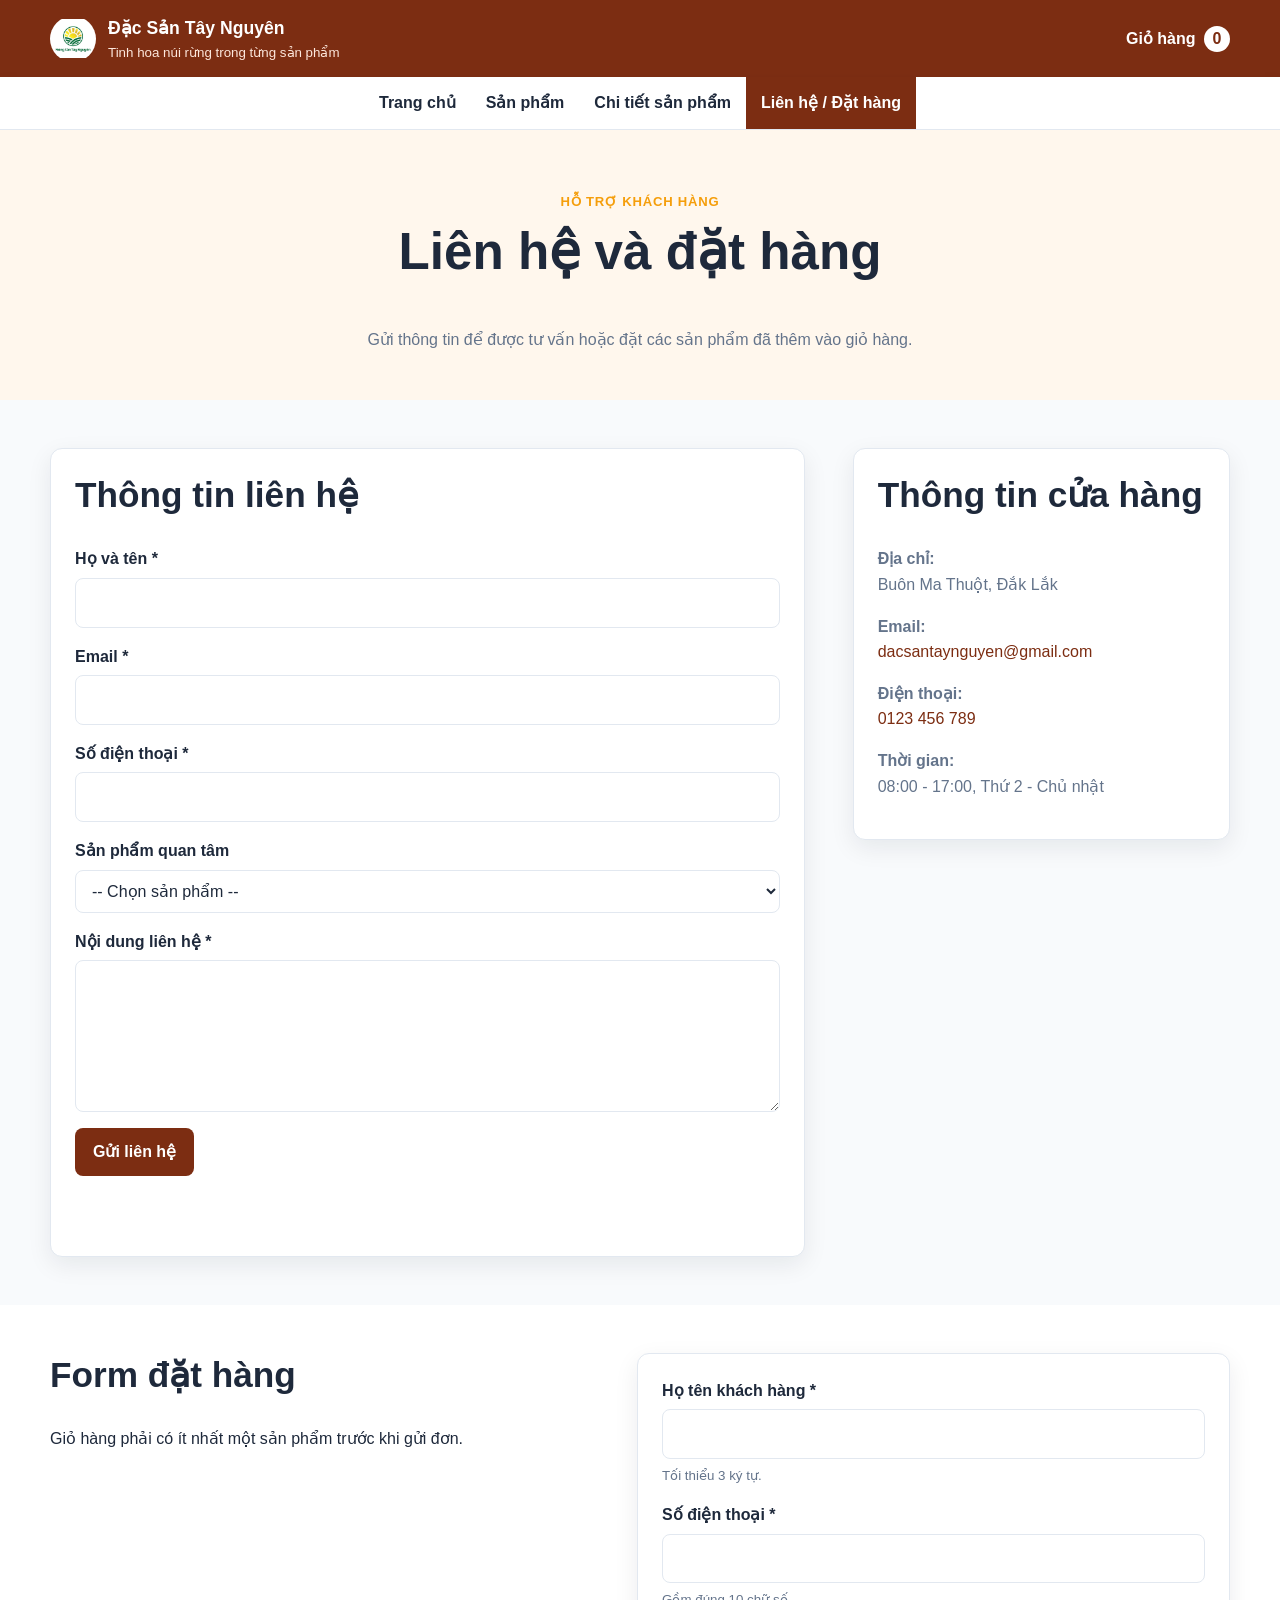
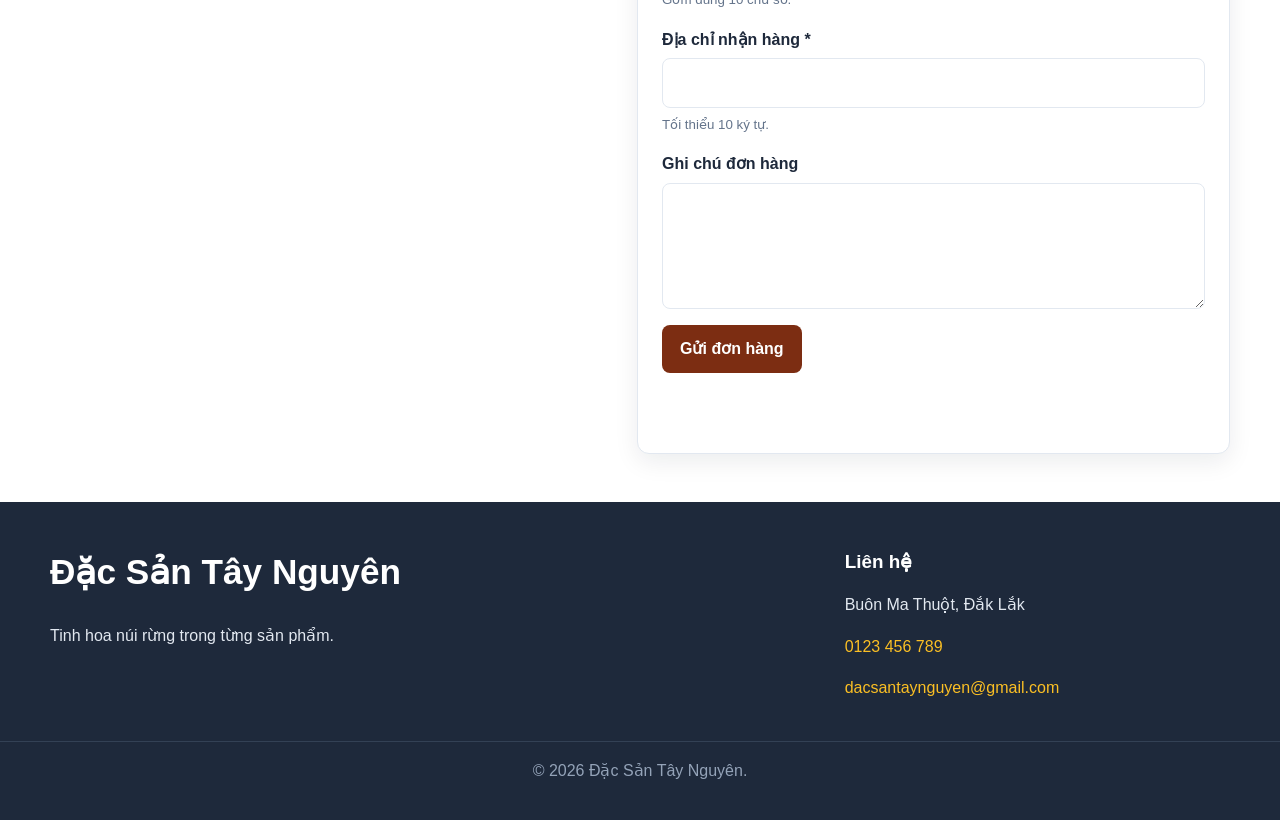
==== commit c238b7bb: "update logo" ====
--- a/contact.html
+++ b/contact.html
@@ -19,7 +19,7 @@
     <div class="container header-content">
       <!-- Logo & Tên thương hiệu -->
       <a class="brand" href="index.html">
-        <span class="brand-mark" aria-hidden="true">TN</span>
+        <img src="images/logo-tay-nguyen.png" alt="Logo Đặc Sản Tây Nguyên" class="brand-logo">
         <span>
           <strong>Đặc Sản Tây Nguyên</strong>
           <small>Tinh hoa núi rừng trong từng sản phẩm</small>
--- a/css/style.css
+++ b/css/style.css
@@ -214,7 +214,13 @@
   gap: 12px;
   color: #fff;
 }
-
+.brand-logo {
+  width: 46px;
+  height: 46px;
+  object-fit: contain;
+  border-radius: 50%;
+  display: block;
+}
 .brand:hover {
   text-decoration: none;
 }
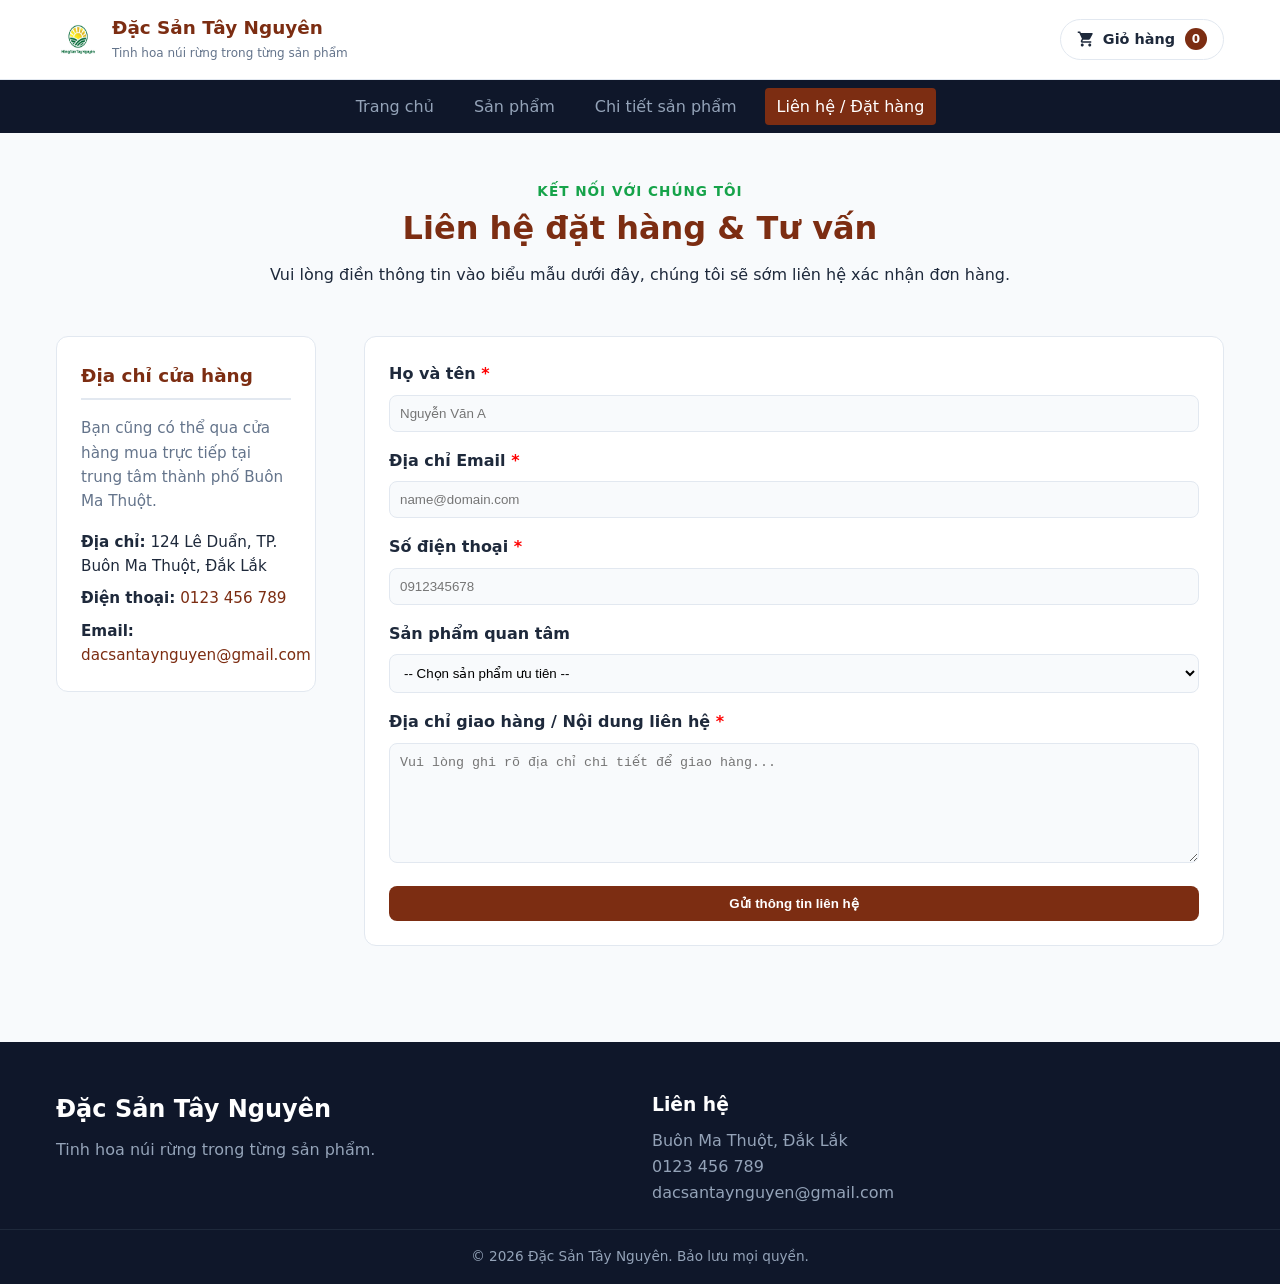
==== commit de122aee: "chỉnh sửa nội dung hiển thị và thêm giỏ hàng" ====
--- a/contact.html
+++ b/contact.html
@@ -3,21 +3,16 @@
 <head>
   <meta charset="UTF-8">
   <meta name="viewport" content="width=device-width, initial-scale=1.0">
-  <title>Liên hệ và đặt hàng - Đặc Sản Tây Nguyên</title>
-  <meta name="description" content="Liên hệ, yêu cầu tư vấn và gửi đơn đặt hàng đặc sản Tây Nguyên.">
-  
-  <!-- Tập tin CSS chính -->
+  <title>Liên hệ &amp; Đặt hàng - Đặc Sản Tây Nguyên</title>
+  <meta name="description" content="Trang liên hệ đặt mua đặc sản Tây Nguyên và đăng ký tư vấn trực tiếp từ đơn vị cung ứng.">
   <link rel="stylesheet" href="css/style.css">
 </head>
-
 <body>
 
-  <!-- ========================================================================
-       1. ĐẦU TRANG (HEADER)
-       ======================================================================== -->
+ <!-- Header Chuẩn Cửa Hàng -->
   <header class="site-header">
     <div class="container header-content">
-      <!-- Logo & Tên thương hiệu -->
+      <!-- Thương hiệu ở bên trái -->
       <a class="brand" href="index.html">
         <img src="images/logo-tay-nguyen.png" alt="Logo Đặc Sản Tây Nguyên" class="brand-logo">
         <span>
@@ -25,167 +20,111 @@
           <small>Tinh hoa núi rừng trong từng sản phẩm</small>
         </span>
       </a>
-
-      <!-- Giỏ hàng nhanh -->
-      <a class="cart-link" href="#order-form">
-        Giỏ hàng <span id="cart-count" class="cart-count">0</span>
+      
+      <!-- Giỏ hàng thiết kế mới ở bên phải -->
+      <a class="cart-link" href="contact.html">
+        <svg class="cart-icon" viewBox="0 0 24 24" aria-hidden="true">
+          <path d="M7 18c-1.1 0-1.99.9-1.99 2S5.9 22 7 22s2-.9 2-2-.9-2-2-2zM1 2v2h2l3.6 7.59-1.35 2.45c-.16.28-.25.61-.25.96 0 1.1.9 2 2 2h12v-2H7.42c-.14 0-.25-.11-.25-.25l.03-.12.9-1.63h7.45c.75 0 1.41-.41 1.75-1.03l3.58-6.49c.08-.14.12-.31.12-.48 0-.55-.45-1-1-1H5.21l-.94-2H1zm16 16c-1.1 0-1.99.9-1.99 2s.89 2 1.99 2 2-.9 2-2-.9-2-2-2z"/>
+        </svg>
+        <span>Giỏ hàng</span>
+        <span class="cart-count">0</span>
       </a>
     </div>
   </header>
 
-  <!-- ========================================================================
-       2. THANH ĐIỀU HƯỚNG CHÍNH (NAVIGATION)
-       ======================================================================== -->
+  <!-- Điều hướng -->
   <nav class="main-nav" aria-label="Điều hướng chính">
     <div class="container">
       <ul>
         <li><a href="index.html">Trang chủ</a></li>
         <li><a href="products.html">Sản phẩm</a></li>
-        <li><a href="product-detail.html?id=1">Chi tiết sản phẩm</a></li>
+        <li><a href="product-detail.html">Chi tiết sản phẩm</a></li>
         <li><a href="contact.html" aria-current="page">Liên hệ / Đặt hàng</a></li>
       </ul>
     </div>
   </nav>
 
-  <!-- ========================================================================
-       3. NỘI DUNG CHÍNH (MAIN CONTENT)
-       ======================================================================== -->
-  <main>
-    <!-- Tiêu đề đầu trang -->
-    <section class="section contact-heading">
-      <div class="container">
-        <p class="eyebrow">Hỗ trợ khách hàng</p>
-        <h1>Liên hệ và đặt hàng</h1>
-        <p>Gửi thông tin để được tư vấn hoặc đặt các sản phẩm đã thêm vào giỏ hàng.</p>
-      </div>
-    </section>
+  <!-- Nội dung trang liên hệ -->
+  <main class="section">
+    <div class="container">
+      <header class="page-heading">
+        <p class="eyebrow">Kết nối với chúng tôi</p>
+        <h1>Liên hệ đặt hàng &amp; Tư vấn</h1>
+        <p>Vui lòng điền thông tin vào biểu mẫu dưới đây, chúng tôi sẽ sớm liên hệ xác nhận đơn hàng.</p>
+      </header>
 
-    <!-- Khu vực: Biểu mẫu liên hệ & Thông tin cửa hàng -->
-    <section class="section">
-      <div class="container contact-layout">
+      <!-- Layout chia 2 cột: Cột 1 thông tin bổ sung, Cột 2 là Form nhập liệu -->
+      <div class="products-layout">
         
-        <!-- Cột trái: Form gửi liên hệ / tư vấn -->
-        <div class="contact-form">
-          <h2>Thông tin liên hệ</h2>
-          <form id="contact-form" novalidate>
+        <!-- Thông tin liên hệ bổ sung -->
+        <aside class="filters" aria-label="Thông tin liên hệ trực tiếp">
+          <h2>Địa chỉ cửa hàng</h2>
+          <p style="margin-bottom: var(--space-md); color: var(--color-muted); font-size: 0.95rem;">
+            Bạn cũng có thể qua cửa hàng mua trực tiếp tại trung tâm thành phố Buôn Ma Thuột.
+          </p>
+          <address style="font-style: normal; display: grid; gap: var(--space-sm); font-size: 0.95rem;">
+            <p><strong>Địa chỉ:</strong> 124 Lê Duẩn, TP. Buôn Ma Thuột, Đắk Lắk</p>
+            <p><strong>Điện thoại:</strong> <a href="tel:0123456789">0123 456 789</a></p>
+            <p><strong>Email:</strong> <a href="mailto:dacsantaynguyen@gmail.com">dacsantaynguyen@gmail.com</a></p>
+          </address>
+        </aside>
+
+        <!-- Form nhập liệu chính (Mục 6) -->
+        <section aria-labelledby="form-title">
+          <h2 id="form-title" class="visually-hidden">Biểu mẫu thông tin đặt hàng</h2>
+          <form id="contact-form" style="background-color: var(--color-surface); padding: var(--space-lg); border: 1px solid var(--color-border); border-radius: var(--radius-lg);" novalidate>
+            
             <div class="form-group">
-              <label for="contact-name">Họ và tên *</label>
-              <input id="contact-name" name="contact-name" type="text" required>
+              <label for="fullname">Họ và tên <span style="color:red;">*</span></label>
+              <input type="text" id="fullname" class="form-control" placeholder="Nguyễn Văn A" required>
+              <span class="error-msg" id="error-fullname" style="color:red; font-size: 0.8rem; display:block; margin-top: 4px;"></span>
             </div>
 
             <div class="form-group">
-              <label for="contact-email">Email *</label>
-              <input id="contact-email" name="contact-email" type="email" required>
+              <label for="email">Địa chỉ Email <span style="color:red;">*</span></label>
+              <input type="email" id="email" class="form-control" placeholder="name@domain.com" required>
+              <span class="error-msg" id="error-email" style="color:red; font-size: 0.8rem; display:block; margin-top: 4px;"></span>
             </div>
 
             <div class="form-group">
-              <label for="contact-phone">Số điện thoại *</label>
-              <input id="contact-phone" name="contact-phone" type="tel" required>
+              <label for="phone">Số điện thoại <span style="color:red;">*</span></label>
+              <input type="tel" id="phone" class="form-control" placeholder="0912345678" required>
+              <span class="error-msg" id="error-phone" style="color:red; font-size: 0.8rem; display:block; margin-top: 4px;"></span>
             </div>
 
             <div class="form-group">
-              <label for="contact-product">Sản phẩm quan tâm</label>
-              <select id="contact-product" name="contact-product">
-                <option value="">-- Chọn sản phẩm --</option>
-                <option>Cà phê Buôn Ma Thuột</option>
-                <option>Hạt mắc ca Tây Nguyên</option>
-                <option>Hạt tiêu Đắk Nông</option>
-                <option>Mật ong hoa cà phê</option>
-                <option>Bơ sáp Đắk Lắk</option>
-                <option>Sầu riêng Đắk Lắk</option>
-                <option>Muối kiến vàng Gia Lai</option>
-                <option>Rượu cần Tây Nguyên</option>
+              <label for="product-interest">Sản phẩm quan tâm</label>
+              <select id="product-interest" class="form-control">
+                <option value="">-- Chọn sản phẩm ưu tiên --</option>
+                <option value="cafe">Cà phê Buôn Ma Thuột</option>
+                <option value="honey">Mật ong rừng Tây Nguyên</option>
+                <option value="macca">Mắc ca Tây Nguyên</option>
+                <option value="pepper">Hạt tiêu Đắk Nông</option>
+                <option value="avocado">Bơ sáp Đắk Lắk</option>
               </select>
             </div>
 
             <div class="form-group">
-              <label for="contact-message">Nội dung liên hệ *</label>
-              <textarea id="contact-message" name="contact-message" rows="5" required></textarea>
+              <label for="address">Địa chỉ giao hàng / Nội dung liên hệ <span style="color:red;">*</span></label>
+              <textarea id="address" class="form-control" style="min-height: 120px;" placeholder="Vui lòng ghi rõ địa chỉ chi tiết để giao hàng..." required></textarea>
+              <span class="error-msg" id="error-address" style="color:red; font-size: 0.8rem; display:block; margin-top: 4px;"></span>
             </div>
 
-            <button class="btn" type="submit">Gửi liên hệ</button>
-            <p id="contact-message-result" class="form-message" aria-live="polite"></p>
+            <button type="submit" class="btn" style="width: 100%;">Gửi thông tin liên hệ</button>
           </form>
-        </div>
-
-        <!-- Cột phải: Thông tin liên hệ trực tiếp của cửa hàng -->
-        <aside class="contact-info">
-          <h2>Thông tin cửa hàng</h2>
-          <p>
-            <strong>Địa chỉ:</strong><br>
-            Buôn Ma Thuột, Đắk Lắk
-          </p>
-          <p>
-            <strong>Email:</strong><br>
-            <a href="mailto:dacsantaynguyen@gmail.com">dacsantaynguyen@gmail.com</a>
-          </p>
-          <p>
-            <strong>Điện thoại:</strong><br>
-            <a href="tel:0123456789">0123 456 789</a>
-          </p>
-          <p>
-            <strong>Thời gian:</strong><br>
-            08:00 - 17:00, Thứ 2 - Chủ nhật
-          </p>
-        </aside>
+        </section>
 
       </div>
-    </section>
-
-    <!-- Khu vực: Tóm tắt giỏ hàng & Form đặt hàng -->
-    <section class="section order-section" aria-labelledby="order-title">
-      <div class="container order-layout">
-        
-        <!-- Cột trái: Tóm tắt giỏ hàng (JavaScript sẽ render vào đây) -->
-        <div>
-          <h2 id="order-title">Form đặt hàng</h2>
-          <p>Giỏ hàng phải có ít nhất một sản phẩm trước khi gửi đơn.</p>
-          <div id="cart-summary" class="cart-summary"></div>
-        </div>
-
-        <!-- Cột phải: Form nhập thông tin nhận hàng -->
-        <form id="order-form" class="order-form" novalidate>
-          <div class="form-group">
-            <label for="customer-name">Họ tên khách hàng *</label>
-            <input type="text" id="customer-name" name="customer-name" required>
-            <small>Tối thiểu 3 ký tự.</small>
-          </div>
-
-          <div class="form-group">
-            <label for="phone">Số điện thoại *</label>
-            <input type="tel" id="phone" name="phone" inputmode="numeric" required>
-            <small>Gồm đúng 10 chữ số.</small>
-          </div>
-
-          <div class="form-group">
-            <label for="address">Địa chỉ nhận hàng *</label>
-            <input type="text" id="address" name="address" required>
-            <small>Tối thiểu 10 ký tự.</small>
-          </div>
-
-          <div class="form-group">
-            <label for="note">Ghi chú đơn hàng</label>
-            <textarea id="note" name="note" rows="4"></textarea>
-          </div>
-
-          <button class="btn" type="submit">Gửi đơn hàng</button>
-          <p id="order-message" class="form-message" aria-live="polite"></p>
-        </form>
-
-      </div>
-    </section>
+    </div>
   </main>
 
-  <!-- ========================================================================
-       4. CHÂN TRANG (FOOTER)
-       ======================================================================== -->
+  <!-- Footer -->
   <footer class="site-footer">
     <div class="container footer-grid">
       <div>
         <h2>Đặc Sản Tây Nguyên</h2>
         <p>Tinh hoa núi rừng trong từng sản phẩm.</p>
       </div>
-
       <div>
         <h3>Liên hệ</h3>
         <p>Buôn Ma Thuột, Đắk Lắk</p>
@@ -193,12 +132,9 @@
         <p><a href="mailto:dacsantaynguyen@gmail.com">dacsantaynguyen@gmail.com</a></p>
       </div>
     </div>
-    <p class="copyright">&copy; 2026 Đặc Sản Tây Nguyên.</p>
+    <p class="copyright">&copy; 2026 Đặc Sản Tây Nguyên. Bảo lưu mọi quyền.</p>
   </footer>
 
-  <!-- ========================================================================
-       5. SCRIPTS
-       ======================================================================== -->
-  <script src="js/main.js"></script>
+  <script src="js/main.js" defer></script>
 </body>
 </html>
--- a/css/style.css
+++ b/css/style.css
@@ -1,501 +1,357 @@
 /* ==========================================================================
-   1. KHỞI TẠO BIẾN TOÀN CỤC (CSS VARIABLES)
+   1. CSS NỀN TẢNG & BIẾN TOÀN CỤC (Mục 10.a)
    ========================================================================== */
 :root {
-  /* Bảng màu chủ đạo */
-  --color-primary: #7c2d12;     /* Màu chính (nâu đất/cà phê) */
-  --color-secondary: #16a34a;   /* Màu phụ (xanh lá cây) */
-  --color-background: #f8fafc;  /* Màu nền trang */
-  --color-surface: #ffffff;     /* Màu nền thẻ/khối nội dung */
-  --color-text: #1e293b;        /* Màu chữ chính */
-  --color-muted: #64748b;       /* Màu chữ phụ/mờ */
-  --color-border: #e2e8f0;      /* Màu đường viền */
-
-  /* Bo góc */
-  --radius-md: 8px;             /* Bo góc vừa */
-  --radius-lg: 12px;            /* Bo góc lớn */
-
-  /* Khoảng cách (Spacing) */
+  --color-primary: #7c2d12;
+  --color-secondary: #16a34a;
+  --color-background: #f8fafc;
+  --color-surface: #ffffff;
+  --color-text: #1e293b;
+  --color-muted: #64748b;
+  --color-border: #e2e8f0;
+
+  --radius-md: 8px;
+  --radius-lg: 12px;
+
   --space-sm: 8px;
   --space-md: 16px;
   --space-lg: 24px;
   --space-xl: 48px;
-
-  /* Hiệu ứng đổ bóng */
-  --shadow: 0 8px 24px rgba(15, 23, 42, 0.08);
-}
-
-/* ==========================================================================
-   2. THIẾT LẬP CƠ BẢN & RESET CSS
-   ========================================================================== */
-*,
-*::before,
-*::after {
+}
+
+*, *::before, *::after {
   box-sizing: border-box;
-}
-
-html {
-  scroll-behavior: smooth; /* Cuộn trang mượt mà */
+  margin: 0;
+  padding: 0;
 }
 
 body {
-  margin: 0;
-  font-family: Arial, Helvetica, sans-serif;
-  background: var(--color-background);
+  font-family: system-ui, -apple-system, BlinkMacSystemFont, "Segoe UI", Roboto, sans-serif;
+  background-color: var(--color-background);
   color: var(--color-text);
   line-height: 1.6;
 }
 
+/* Định dạng cơ bản (Mục 10.b) */
+h1, h2, h3, h4 {
+  color: var(--color-primary);
+  margin-bottom: var(--space-sm);
+}
+
 img {
-  display: block;
   max-width: 100%;
   height: auto;
-}
-
-/* Liên kết */
+  display: block;
+}
+
 a {
   color: var(--color-primary);
   text-decoration: none;
+  transition: color 0.2s ease;
 }
 
 a:hover {
-  text-decoration: underline;
-}
-
-/* Trạng thái focus cho trợ năng (Accessibility) */
-a:focus-visible,
-button:focus-visible,
-input:focus-visible,
-select:focus-visible,
-textarea:focus-visible {
-  outline: 3px solid #f59e0b;
-  outline-offset: 3px;
-}
-
-/* Tiêu đề */
-h1,
-h2,
-h3 {
-  line-height: 1.25;
-  margin-top: 0;
-}
-
-h1 {
-  font-size: clamp(2rem, 6vw, 3.2rem);
-}
-
-h2 {
-  font-size: clamp(1.55rem, 4vw, 2.2rem);
-}
-
-h3 {
-  font-size: 1.18rem;
-}
-
-/* ==========================================================================
-   3. BỐ CỤC CHUNG & TIỆN ÍCH DÙNG LẠI (UTILITIES)
-   ========================================================================== */
+  color: var(--color-secondary);
+}
+
+/* Khung hiển thị và khoảng cách */
 .container {
-  width: min(100% - 32px, 1180px);
-  margin-inline: auto;
+  max-width: 1200px;
+  margin: 0 auto;
+  padding: 0 var(--space-md);
 }
 
 .section {
   padding: var(--space-xl) 0;
 }
 
-.section-description {
-  max-width: 720px;
-  margin: 0 auto var(--space-lg);
-  text-align: center;
+.visually-hidden {
+  position: absolute;
+  width: 1px;
+  height: 1px;
+  padding: 0;
+  margin: -1px;
+  overflow: hidden;
+  clip: rect(0, 0, 0, 0);
+  border: 0;
+}
+
+/* ==========================================================================
+   2. HEADER & NAVIGATION (Flexbox - Mục 10.c)
+   ========================================================================== */
+/* ==========================================================================
+   ĐỊNH DẠNG HEADER CHUẨN CỬA HÀNG
+   ========================================================================== */
+.site-header {
+  background-color: var(--color-surface);
+  border-bottom: 1px solid var(--color-border);
+  padding: var(--space-md) 0;
+}
+
+/* Chuyển bố cục từ cột dọc sang hàng ngang cân đối hai bên */
+.header-content {
+  display: flex;
+  flex-direction: row;
+  justify-content: space-between;
+  align-items: center;
+  width: 100%;
+}
+
+.brand {
+  display: flex;
+  align-items: center;
+  gap: 12px;
+}
+
+.brand-logo {
+  width: 44px;
+  height: 44px;
+}
+
+.brand strong {
+  font-size: 1.15rem;
+  color: var(--color-primary);
+  line-height: 1.2;
+}
+
+.brand small {
   color: var(--color-muted);
-}
-
-/* Ẩn phần tử nhưng vẫn đọc được bởi trình đọc màn hình */
-.visually-hidden {
-  position: absolute !important;
-  width: 1px !important;
-  height: 1px !important;
-  padding: 0 !important;
-  margin: -1px !important;
-  overflow: hidden !important;
-  clip: rect(0, 0, 0, 0) !important;
-  white-space: nowrap !important;
-  border: 0 !important;
-}
-
-/* Huy hiệu (Badge) */
-.badge {
-  display: inline-block;
-  width: fit-content;
-  padding: 4px 9px;
-  border-radius: 999px;
-  background: #dcfce7;
-  color: #166534;
-  font-size: 0.8rem;
-  font-weight: 800;
-}
-
-.stock {
-  font-size: 0.92rem;
-}
-
-.text-link {
-  font-weight: 700;
-}
-
-/* ==========================================================================
-   4. NÚT BẤM (BUTTONS)
-   ========================================================================== */
-.btn,
-button {
+  font-size: 0.75rem;
+  display: block;
+  margin-top: 2px;
+}
+
+/* Nút Giỏ hàng thiết kế dạng viên thuốc chuẩn e-commerce */
+.cart-link {
+  display: inline-flex;
+  align-items: center;
+  gap: 8px;
+  font-weight: 600;
+  font-size: 0.9rem;
+  color: var(--color-text);
+  background-color: var(--color-surface);
+  border: 1px solid var(--color-border);
+  padding: 8px 16px;
+  border-radius: 9999px; /* Bo cong tròn hai đầu */
+  transition: all 0.2s ease;
+}
+
+/* Hiệu ứng khi di chuột hoặc tập trung vào giỏ hàng */
+.cart-link:hover,
+.cart-link:focus {
+  border-color: var(--color-primary);
+  background-color: #fffaf8; /* Màu cam nhạt dịu nhẹ */
+  color: var(--color-primary);
+  outline: none;
+}
+
+/* Biểu tượng giỏ hàng */
+.cart-icon {
+  width: 18px;
+  height: 18px;
+  fill: currentColor;
+}
+
+/* Huy hiệu hiển thị số lượng hình tròn nổi bật */
+.cart-count {
   display: inline-flex;
   align-items: center;
   justify-content: center;
-  border: 0;
-  border-radius: var(--radius-md);
-  padding: 11px 18px;
-  background: var(--color-primary);
-  color: #fff;
-  font: inherit;
+  background-color: var(--color-primary);
+  color: var(--color-surface);
+  font-size: 0.75rem;
   font-weight: 700;
-  cursor: pointer;
-  transition: background-color 0.2s ease, transform 0.2s ease, box-shadow 0.2s ease;
-}
-
-.btn:hover,
-button:hover {
-  background: #5f210d;
-  color: #fff;
-  text-decoration: none;
-  transform: translateY(-2px);
-  box-shadow: 0 8px 16px rgba(0, 0, 0, 0.14);
-}
-
-.btn-secondary {
-  background: var(--color-secondary);
-}
-
-.btn-secondary:hover {
-  background: #15803d;
-}
-
-.btn-small {
-  padding: 9px 12px;
-  font-size: 0.92rem;
-}
-
-button:disabled {
-  opacity: 0.55;
-  cursor: not-allowed;
-  transform: none;
-}
-
-/* ==========================================================================
-   5. ĐẦU TRANG & THANH ĐIỀU HƯỚNG (HEADER & NAVIGATION)
-   ========================================================================== */
-.site-header {
-  background: var(--color-primary);
-  color: #fff;
-  padding: 14px 0;
-}
-
-.header-content {
-  display: flex;
-  align-items: center;
-  justify-content: space-between;
-  gap: var(--space-md);
-}
-
-/* Logo & Tên thương hiệu */
-.brand {
-  display: flex;
-  align-items: center;
-  gap: 12px;
-  color: #fff;
-}
-.brand-logo {
-  width: 46px;
-  height: 46px;
-  object-fit: contain;
+  width: 22px;
+  height: 22px;
   border-radius: 50%;
-  display: block;
-}
-.brand:hover {
-  text-decoration: none;
-}
-
-.brand-mark {
-  display: grid;
-  place-items: center;
-  width: 46px;
-  height: 46px;
-  border: 2px solid rgba(255, 255, 255, 0.8);
-  border-radius: 50%;
-  font-weight: 800;
-}
-
-.brand strong {
-  display: block;
-  font-size: 1.1rem;
-}
-
-.brand small {
-  display: block;
-  color: #fde7dc;
-}
-
-/* Giỏ hàng */
-.cart-link {
-  white-space: nowrap;
-  color: #fff;
-  font-weight: 700;
-}
-
-.cart-count {
-  display: inline-grid;
-  place-items: center;
-  min-width: 26px;
-  height: 26px;
-  padding: 0 7px;
-  margin-left: 4px;
-  border-radius: 999px;
-  background: #fff;
-  color: var(--color-primary);
-}
-
-/* Menu điều hướng chính */
+  margin-left: 2px;
+}
+
+/* Thanh điều hướng */
 .main-nav {
-  background: #fff;
-  border-bottom: 1px solid var(--color-border);
-  box-shadow: 0 2px 10px rgba(15, 23, 42, 0.05);
+  background-color: #0f172a;
+  padding: var(--space-sm) 0;
 }
 
 .main-nav ul {
   list-style: none;
-  margin: 0;
-  padding: 0;
-  display: flex;
-  flex-direction: column;
+  display: flex;
+  flex-wrap: wrap;
+  gap: var(--space-md);
+  justify-content: center;
 }
 
 .main-nav a {
-  display: block;
-  padding: 13px 15px;
+  color: #94a3b8;
+  font-weight: 500;
+  padding: 6px 12px;
+  border-radius: 4px;
+  display: inline-block;
+}
+
+.main-nav a:hover, 
+.main-nav a[aria-current="page"] {
+  color: var(--color-surface);
+  background-color: var(--color-primary);
+}
+
+/* ==========================================================================
+   3. HERO SECTION (Trang chủ & Keyframes - Mục 11)
+   ========================================================================== */
+.hero-section {
+  background: linear-gradient(rgba(124, 45, 18, 0.8), rgba(15, 23, 42, 0.85)), url('../images/ca-phe-buon-ma-thuot.jpg') no-repeat center center/cover;
+  color: var(--color-surface);
   text-align: center;
-  color: var(--color-text);
-  font-weight: 700;
-  transition: background-color 0.2s ease, color 0.2s ease;
-}
-
-.main-nav a:hover,
-.main-nav a[aria-current="page"] {
-  background: var(--color-primary);
-  color: #fff;
-  text-decoration: none;
-}
-
-/* ==========================================================================
-   6. KHỐI BANNER CHÍNH (HERO SECTION)
-   ========================================================================== */
-.hero {
-  min-height: 480px;
-  display: flex;
-  align-items: center;
-  background: linear-gradient(rgba(15, 23, 42, 0.58), rgba(15, 23, 42, 0.58)),
-              url("../images/cau-chuyen-tay-nguyen.jpg") center/cover no-repeat;
-  color: #fff;
-}
-
-.hero-content {
-  max-width: 760px;
-  text-align: center;
-  padding: var(--space-xl) 0;
-  animation: heroFade 0.7s ease-out;
-}
-
-.hero h1 {
-  color: #fff;
+  padding: 80px 0;
+  animation: heroFadeIn 1.2s ease-out;
+}
+
+.hero-section h1 {
+  color: var(--color-surface);
+  font-size: 2.5rem;
   margin-bottom: var(--space-md);
 }
 
-.hero p {
-  font-size: 1.08rem;
-}
-
-/* Dòng chữ nhỏ trên tiêu đề chính */
-.eyebrow {
-  margin-bottom: 8px;
-  color: #f59e0b;
-  font-weight: 800;
-  text-transform: uppercase;
-  letter-spacing: 0.06em;
-  font-size: 0.82rem;
-}
-
-/* ==========================================================================
-   7. KHỐI DANH MỤC, SẢN PHẨM & CAM KẾT
-   ========================================================================== */
-.categories,
-.story {
-  background: #fff;
-}
-
-.featured-products {
-  background: var(--color-background);
-}
-
-.featured-products h2,
-.categories h2,
-.commitment h2 {
-  text-align: center;
-}
-
-/* Lưới hiển thị danh sách */
-.category-grid,
-.product-grid,
-.commitment-list {
+.hero-section p {
+  max-width: 700px;
+  margin: 0 auto var(--space-lg) auto;
+  font-size: 1.1rem;
+}
+
+@keyframes heroFadeIn {
+  from { opacity: 0; transform: translateY(20px); }
+  to { opacity: 1; transform: translateY(0); }
+}
+
+/* ==========================================================================
+   4. PRODUCT CARD & GRID LAYOUT (Grid - Mục 10.d & Mobile-First)
+   ========================================================================== */
+.product-grid {
   display: grid;
   grid-template-columns: 1fr;
   gap: var(--space-lg);
 }
 
-/* Khung viền chung cho các loại thẻ (Card) */
-.category-card,
-.product-card,
-.commitment-list article,
-.contact-form,
-.contact-info,
-.order-form {
-  background: var(--color-surface);
+@media (min-width: 600px) {
+  .product-grid {
+    grid-template-columns: repeat(2, 1fr);
+  }
+}
+
+@media (min-width: 900px) {
+  .product-grid {
+    grid-template-columns: repeat(3, 1fr);
+  }
+}
+
+.product-card {
+  background-color: var(--color-surface);
   border: 1px solid var(--color-border);
   border-radius: var(--radius-lg);
-  box-shadow: var(--shadow);
-}
-
-.category-card,
-.product-card {
   overflow: hidden;
-  transition: transform 0.22s ease, box-shadow 0.22s ease, border-color 0.22s ease;
-}
-
-.category-card:hover,
-.category-card:focus-visible,
-.product-card:hover,
+  display: flex;
+  flex-direction: column;
+  transition: transform 0.3s ease, box-shadow 0.3s ease; /* Mục 11 */
+}
+
+.product-card:hover, 
 .product-card:focus-within {
-  transform: translateY(-5px);
-  box-shadow: 0 14px 30px rgba(15, 23, 42, 0.14);
-  border-color: #cbd5e1;
-  text-decoration: none;
-}
-
-/* Thẻ danh mục */
-.category-card img {
-  width: 100%;
-  height: 210px;
-  object-fit: cover;
-}
-
-.category-content {
-  padding: var(--space-lg);
-}
-
-.category-content h3 {
-  color: var(--color-primary);
-  margin-bottom: 8px;
-}
-
-.category-content p {
-  margin: 0;
-  color: var(--color-muted);
-}
-
-/* Thẻ sản phẩm */
-.product-card {
-  display: flex;
-  flex-direction: column;
+  transform: translateY(-4px);
+  box-shadow: 0 10px 15px -3px rgba(0, 0, 0, 0.1);
 }
 
 .product-card img {
   width: 100%;
-  height: 220px;
+  height: 200px;
   object-fit: cover;
 }
 
 .product-content {
+  padding: var(--space-md);
   display: flex;
   flex-direction: column;
-  flex: 1;
-  padding: var(--space-lg);
+  flex-grow: 1;
+}
+
+.badge {
+  background-color: #f0fdf4;
+  color: var(--color-secondary);
+  font-size: 0.75rem;
+  font-weight: 700;
+  padding: 4px 8px;
+  border-radius: 4px;
+  width: fit-content;
+  margin-bottom: var(--space-sm);
 }
 
 .product-content h3 {
-  margin: 10px 0 6px;
+  font-size: 1.15rem;
+  margin-bottom: var(--space-sm);
 }
 
 .product-content p {
   color: var(--color-muted);
-}
-
-.product-content .price {
-  color: var(--color-primary);
+  font-size: 0.9rem;
+  margin-bottom: var(--space-md);
+  flex-grow: 1;
+}
+
+.price {
   font-size: 1.2rem;
-  font-weight: 800;
-}
-
-.card-actions {
-  display: flex;
-  flex-wrap: wrap;
-  align-items: center;
-  gap: 10px;
-  margin-top: auto;
-}
-
-/* Câu chuyện & Cam kết */
-.story-layout {
-  display: grid;
-  grid-template-columns: 1fr;
-  gap: var(--space-xl);
-  align-items: center;
-}
-
-.story-layout img {
-  width: 100%;
-  height: 340px;
-  object-fit: cover;
-  border-radius: var(--radius-lg);
-}
-
-.commitment {
-  background: #fff7ed;
-}
-
-.commitment-list article {
-  padding: var(--space-lg);
+  font-weight: 700;
+  color: var(--color-primary);
+  margin-bottom: var(--space-sm);
+}
+
+/* Định dạng các nút bấm */
+.btn {
+  display: inline-block;
+  background-color: var(--color-primary);
+  color: var(--color-surface);
+  border: none;
+  padding: 10px 20px;
+  border-radius: var(--radius-md);
+  font-weight: 600;
+  cursor: pointer;
   text-align: center;
-}
-
-.commitment-list p {
-  margin-bottom: 0;
-  color: var(--color-muted);
-}
-
-/* ==========================================================================
-   8. TRANG DANH SÁCH SẢN PHẨM & BỘ LỌC
+  transition: background-color 0.2s ease, transform 0.1s ease;
+}
+
+.btn:hover, .btn:focus {
+  background-color: #9a3412;
+  outline: none;
+}
+
+.btn-secondary {
+  background-color: var(--color-secondary);
+}
+
+.btn-secondary:hover {
+  background-color: #15803d;
+}
+
+.btn-small {
+  padding: 6px 12px;
+  font-size: 0.85rem;
+}
+
+/* ==========================================================================
+   5. BỐ CỤC DANH SÁCH CÓ SIDEBAR (Mục 10.e - Mobile First)
    ========================================================================== */
 .page-heading {
-  margin-bottom: var(--space-lg);
-}
-
-.page-heading h1 {
-  margin-bottom: 8px;
-}
-
-.page-heading p:last-child {
-  color: var(--color-muted);
-  max-width: 760px;
-}
-
+  text-align: center;
+  margin-bottom: var(--space-xl);
+}
+
+.eyebrow {
+  color: var(--color-secondary);
+  font-weight: 700;
+  text-transform: uppercase;
+  font-size: 0.85rem;
+  letter-spacing: 1px;
+}
+
+/* CSS Mặc định cho Mobile */
 .products-layout {
   display: grid;
   grid-template-columns: 1fr;
@@ -503,342 +359,373 @@
 }
 
 .filters {
-  background: #fff;
+  background-color: var(--color-surface);
   border: 1px solid var(--color-border);
+  padding: var(--space-lg);
   border-radius: var(--radius-lg);
-  padding: var(--space-lg);
   height: fit-content;
-  box-shadow: var(--shadow);
 }
 
 .filters h2 {
-  font-size: 1.25rem;
-}
-
-.empty-message {
-  padding: var(--space-lg);
-  border: 1px dashed var(--color-border);
+  font-size: 1.15rem;
+  margin-bottom: var(--space-md);
+  border-bottom: 2px solid var(--color-border);
+  padding-bottom: var(--space-sm);
+}
+
+.form-group {
+  margin-bottom: var(--space-md);
+}
+
+.form-group label {
+  display: block;
+  font-weight: 600;
+  margin-bottom: var(--space-sm);
+}
+
+.form-control {
+  width: 100%;
+  padding: 10px;
+  border: 1px solid var(--color-border);
   border-radius: var(--radius-md);
-  background: #fff;
-  color: var(--color-muted);
-}
-
-/* ==========================================================================
-   9. TRANG CHI TIẾT SẢN PHẨM
+  background-color: var(--color-background);
+  transition: border-color 0.2s, box-shadow 0.2s;
+}
+
+.form-control:focus {
+  border-color: var(--color-secondary);
+  box-shadow: 0 0 0 3px rgba(22, 163, 74, 0.2);
+  outline: none;
+}
+
+/* Tablet/Desktop (min-width: 900px) */
+@media (min-width: 900px) {
+  .products-layout {
+    grid-template-columns: 260px 1fr;
+    gap: var(--space-xl);
+  }
+}
+
+/* ==========================================================================
+   6. TRANG CHI TIẾT SẢN PHẨM (product-detail.html)
    ========================================================================== */
 .detail-layout {
   display: grid;
   grid-template-columns: 1fr;
   gap: var(--space-xl);
-  align-items: start;
+  margin-bottom: var(--space-xl);
+}
+
+@media (min-width: 900px) {
+  .detail-layout {
+    grid-template-columns: 1fr 1fr;
+  }
 }
 
 .detail-image img {
   width: 100%;
-  max-height: 540px;
-  object-fit: cover;
   border-radius: var(--radius-lg);
-  box-shadow: var(--shadow);
-}
-
-.detail-info {
-  background: #fff;
+  box-shadow: 0 4px 6px -1px rgba(0, 0, 0, 0.05);
+}
+
+.detail-info .badge {
+  font-size: 0.85rem;
+}
+
+.detail-info h1 {
+  font-size: 2rem;
+  margin-bottom: var(--space-sm);
+}
+
+.detail-price {
+  font-size: 1.5rem;
+  margin-bottom: var(--space-md);
+}
+
+.detail-description {
+  color: var(--color-muted);
+  margin-bottom: var(--space-lg);
+}
+
+/* Danh sách định nghĩa thông tin (Mục 5) */
+.product-specs {
+  background-color: var(--color-surface);
+  border: 1px solid var(--color-border);
+  border-radius: var(--radius-lg);
+  padding: var(--space-md);
+  margin-bottom: var(--space-lg);
+  display: grid;
+  gap: var(--space-sm);
+}
+
+.product-specs dt {
+  font-weight: 700;
+  color: var(--color-primary);
+  display: inline;
+}
+
+.product-specs dd {
+  display: inline;
+  margin-left: var(--space-sm);
+  color: var(--color-text);
+}
+
+.product-specs dt::after {
+  content: " ";
+}
+
+.action-group {
+  display: flex;
+  gap: var(--space-md);
+  flex-wrap: wrap;
+}
+
+/* ==========================================================================
+   7. TRANG CÂU CHUYỆN & CAM KẾT (Trang chủ)
+   ========================================================================== */
+.story-box, .commitment-box {
+  background-color: var(--color-surface);
   border: 1px solid var(--color-border);
   border-radius: var(--radius-lg);
   padding: var(--space-lg);
-  box-shadow: var(--shadow);
-}
-
-.detail-info h1 {
-  font-size: clamp(2rem, 5vw, 3rem);
-  margin: 10px 0;
-}
-
-.detail-description {
-  color: var(--color-muted);
-}
-
-.detail-price {
-  font-size: 1.55rem;
-}
-
-/* Bảng thông số kỹ thuật sản phẩm */
-.product-specs {
-  margin: var(--space-lg) 0;
-}
-
-.product-specs div {
+  margin-bottom: var(--space-xl);
+}
+
+.commitment-grid {
   display: grid;
-  grid-template-columns: 120px 1fr;
-  gap: 12px;
-  padding: 10px 0;
-  border-bottom: 1px solid var(--color-border);
-}
-
-.product-specs dt {
-  font-weight: 800;
-}
-
-.product-specs dd {
-  margin: 0;
-}
-
-.action-group {
-  display: flex;
-  flex-wrap: wrap;
-  gap: 10px;
-}
-
-.related-section {
-  padding-top: var(--space-xl);
-}
-
-/* ==========================================================================
-   10. BIỂU MẪU (FORM), LIÊN HỆ & ĐẶT HÀNG
-   ========================================================================== */
-.form-group {
-  display: flex;
-  flex-direction: column;
-  gap: 6px;
-  margin-bottom: var(--space-md);
-}
-
-label {
-  font-weight: 700;
-}
-
-.form-group small {
-  color: var(--color-muted);
-}
-
-/* Ô nhập liệu */
-input,
-select,
-textarea {
-  width: 100%;
-  padding: 11px 12px;
+  grid-template-columns: 1fr;
+  gap: var(--space-lg);
+  margin-top: var(--space-md);
+}
+
+@media (min-width: 768px) {
+  .commitment-grid {
+    grid-template-columns: repeat(3, 1fr);
+  }
+}
+
+.commitment-card {
+  text-align: center;
+  padding: var(--space-md);
   border: 1px solid var(--color-border);
   border-radius: var(--radius-md);
-  background: #fff;
-  color: var(--color-text);
-  font: inherit;
-  transition: border-color 0.2s ease, box-shadow 0.2s ease;
-}
-
-input:focus,
-select:focus,
-textarea:focus {
-  border-color: var(--color-secondary);
-  box-shadow: 0 0 0 3px rgba(22, 163, 74, 0.14);
-}
-
-textarea {
-  resize: vertical;
-}
-
-/* Thông báo trạng thái biểu mẫu */
-.form-message {
-  min-height: 1.5em;
-  font-weight: 700;
-}
-
-.form-message.error {
-  color: #b91c1c;
-}
-
-.form-message.success {
-  color: #15803d;
-}
-
-/* Trang liên hệ */
-.contact-heading {
-  text-align: center;
-  background: #fff7ed;
-}
-
-.contact-heading p:last-child {
-  max-width: 700px;
-  margin: 0 auto;
-  color: var(--color-muted);
-}
-
-.contact-layout,
-.order-layout {
-  display: grid;
-  grid-template-columns: 1fr;
-  gap: var(--space-xl);
-  align-items: start;
-}
-
-.contact-form,
-.contact-info,
-.order-form {
-  padding: var(--space-lg);
-}
-
-.contact-info p {
-  color: var(--color-muted);
-}
-
-/* Trang đặt hàng & Tóm tắt giỏ hàng */
-.order-section {
-  background: #fff;
-}
-
-.cart-summary ul {
-  list-style: none;
-  margin: 0;
-  padding: 0;
-}
-
-.cart-summary li {
-  display: flex;
-  justify-content: space-between;
-  gap: 12px;
-  padding: 10px 0;
-  border-bottom: 1px solid var(--color-border);
-}
-
-.cart-total {
-  font-size: 1.1rem;
-  text-align: right;
-}
-
-/* ==========================================================================
-   11. CHÂN TRANG (FOOTER) & THÔNG BÁO TOAST
+}
+
+/* ==========================================================================
+   8. FOOTER DÙNG CHUNG (Mục 10.b)
    ========================================================================== */
 .site-footer {
-  background: #1e293b;
-  color: #e2e8f0;
-  padding: var(--space-xl) 0 20px;
-}
-
-.site-footer h2,
-.site-footer h3 {
-  color: #fff;
-}
-
-.site-footer a {
-  color: #fbbf24;
+  background-color: #0f172a;
+  color: #94a3b8;
+  padding: var(--space-xl) 0 var(--space-md) 0;
+  margin-top: var(--space-xl);
 }
 
 .footer-grid {
   display: grid;
   grid-template-columns: 1fr;
   gap: var(--space-lg);
+  margin-bottom: var(--space-lg);
+}
+
+@media (min-width: 768px) {
+  .footer-grid {
+    grid-template-columns: repeat(2, 1fr);
+  }
+}
+
+.site-footer h2, .site-footer h3 {
+  color: var(--color-surface);
+}
+
+.site-footer a {
+  color: #94a3b8;
+}
+
+.site-footer a:hover {
+  color: var(--color-secondary);
 }
 
 .copyright {
   text-align: center;
-  margin-top: var(--space-lg);
+  border-top: 1px solid #1e293b;
   padding-top: var(--space-md);
-  border-top: 1px solid #334155;
-  color: #94a3b8;
-}
-
-/* Hộp thông báo nổi (Toast Notification) */
-.toast {
+  font-size: 0.85rem;
+}
+
+/* ==========================================================================
+   9. HỖ TRỢ GIẢM CHUYỂN ĐỘNG (Accessibility - Mục 11)
+   ========================================================================== */
+@media (prefers-reduced-motion: reduce) {
+  *, ::before, ::after {
+    animation-delay: -1ms !important;
+    animation-duration: 1ms !important;
+    animation-iteration-count: 1 !important;
+    background-attachment: initial !important;
+    scroll-behavior: auto !important;
+    transition-duration: 0s !important;
+    transition-delay: 0s !important;
+  }
+  .hero-section {
+    animation: none !important;
+  }
+}
+/* ==========================================================================
+   GIAO DIỆN GIỎ HÀNG TRƯỢT (SLIDING CART DRAWER)
+   ========================================================================== */
+.cart-backdrop {
   position: fixed;
-  right: 18px;
-  bottom: 18px;
-  max-width: min(360px, calc(100% - 36px));
-  padding: 12px 16px;
+  top: 0;
+  left: 0;
+  width: 100vw;
+  height: 100vh;
+  background-color: rgba(0, 0, 0, 0.5);
+  z-index: 999;
+  opacity: 0;
+  pointer-events: none;
+  transition: opacity 0.3s ease;
+}
+.cart-backdrop.open {
+  opacity: 1;
+  pointer-events: auto;
+}
+
+.cart-drawer {
+  position: fixed;
+  top: 0;
+  right: -420px;
+  width: 400px;
+  max-width: 100%;
+  height: 100vh;
+  background-color: var(--color-surface);
+  box-shadow: -4px 0 15px rgba(0, 0, 0, 0.1);
+  z-index: 1000;
+  transition: right 0.3s ease;
+  display: flex;
+  flex-direction: column;
+}
+.cart-drawer.open {
+  right: 0;
+}
+
+.cart-drawer-header {
+  padding: var(--space-md);
+  border-bottom: 1px solid var(--color-border);
+  display: flex;
+  justify-content: space-between;
+  align-items: center;
+}
+.cart-drawer-header h2 {
+  font-size: 1.2rem;
+  margin-bottom: 0;
+  color: var(--color-primary);
+}
+.close-cart-btn {
+  background: none;
+  border: none;
+  font-size: 1.8rem;
+  cursor: pointer;
+  color: var(--color-text);
+  line-height: 1;
+}
+
+.cart-drawer-body {
+  flex-grow: 1;
+  overflow-y: auto;
+  padding: var(--space-md);
+  display: flex;
+  flex-direction: column;
+  gap: var(--space-md);
+}
+
+.cart-item {
+  display: flex;
+  gap: var(--space-md);
+  padding-bottom: var(--space-md);
+  border-bottom: 1px solid var(--color-border);
+  align-items: center;
+}
+.cart-item-img {
+  width: 60px;
+  height: 60px;
   border-radius: var(--radius-md);
-  background: #1e293b;
-  color: #fff;
-  box-shadow: var(--shadow);
-  opacity: 0;
-  transform: translateY(12px);
-  pointer-events: none;
-  transition: opacity 0.2s ease, transform 0.2s ease;
-}
-
-.toast.show {
-  opacity: 1;
-  transform: translateY(0);
-}
-
-/* ==========================================================================
-   12. HIỆU ỨNG ĐỘNG & RESPONSIVE (MEDIA QUERIES)
-   ========================================================================== */
-/* Hiệu ứng trồi lên cho Hero */
-@keyframes heroFade {
-  from {
-    opacity: 0;
-    transform: translateY(18px);
-  }
-  to {
-    opacity: 1;
-    transform: translateY(0);
-  }
-}
-
-/* Giao diện máy tính bảng (Tablet - Màn hình từ 600px trở lên) */
-@media (min-width: 600px) {
-  .main-nav ul {
-    flex-direction: row;
-    justify-content: center;
-  }
-
-  .category-grid,
-  .product-grid {
-    grid-template-columns: repeat(2, 1fr);
-  }
-
-  .commitment-list {
-    grid-template-columns: repeat(3, 1fr);
-  }
-
-  .footer-grid {
-    grid-template-columns: 2fr 1fr;
-  }
-}
-
-/* Giao diện máy tính để bàn (Desktop - Màn hình từ 900px trở lên) */
-@media (min-width: 900px) {
-  .category-grid {
-    grid-template-columns: repeat(4, 1fr);
-  }
-
-  .featured-grid,
-  .product-grid,
-  .related-grid {
-    grid-template-columns: repeat(3, 1fr);
-  }
-
-  .products-layout {
-    grid-template-columns: 260px 1fr;
-    gap: var(--space-xl);
-  }
-
-  .detail-layout {
-    grid-template-columns: 1.05fr 0.95fr;
-  }
-
-  .story-layout {
-    grid-template-columns: 1fr 1fr;
-  }
-
-  .contact-layout {
-    grid-template-columns: 2fr 1fr;
-  }
-
-  .order-layout {
-    grid-template-columns: 1fr 1.1fr;
-  }
-}
-
-/* Hỗ trợ chế độ giảm chuyển động cho người dùng nhạy cảm thị giác */
-@media (prefers-reduced-motion: reduce) {
-  html {
-    scroll-behavior: auto;
-  }
-
-  *,
-  *::before,
-  *::after {
-    animation-duration: 0.01ms !important;
-    animation-iteration-count: 1 !important;
-    transition-duration: 0.01ms !important;
-  }
+  object-fit: cover;
+}
+.cart-item-info {
+  flex-grow: 1;
+}
+.cart-item-title {
+  font-size: 0.95rem;
+  font-weight: 600;
+  margin-bottom: 4px;
+}
+.cart-item-price {
+  font-size: 0.9rem;
+  color: var(--color-primary);
+  font-weight: 700;
+}
+
+.cart-item-qty {
+  display: flex;
+  align-items: center;
+  gap: var(--space-sm);
+  margin-top: 6px;
+}
+.qty-btn {
+  background-color: var(--color-background);
+  border: 1px solid var(--color-border);
+  width: 24px;
+  height: 24px;
+  display: flex;
+  align-items: center;
+  justify-content: center;
+  cursor: pointer;
+  border-radius: 4px;
+  font-weight: bold;
+  font-size: 0.9rem;
+}
+.qty-btn:hover {
+  background-color: var(--color-border);
+}
+.qty-val {
+  font-size: 0.9rem;
+  font-weight: 600;
+  min-width: 20px;
+  text-align: center;
+}
+
+.remove-item-btn {
+  background: none;
+  border: none;
+  color: #ef4444;
+  cursor: pointer;
+  font-size: 0.85rem;
+  text-decoration: underline;
+  padding: 0;
+}
+
+.cart-drawer-footer {
+  padding: var(--space-md);
+  border-top: 1px solid var(--color-border);
+  background-color: var(--color-background);
+}
+.cart-subtotal {
+  display: flex;
+  justify-content: space-between;
+  margin-bottom: var(--space-md);
+  font-size: 1.05rem;
+  font-weight: 600;
+}
+.cart-total-price {
+  color: var(--color-primary);
+  font-size: 1.15rem;
+}
+.checkout-btn {
+  width: 100%;
+  display: block;
+  text-align: center;
+  background-color: var(--color-secondary) !important;
+}
+.checkout-btn:hover {
+  background-color: #15803d !important;
 }
